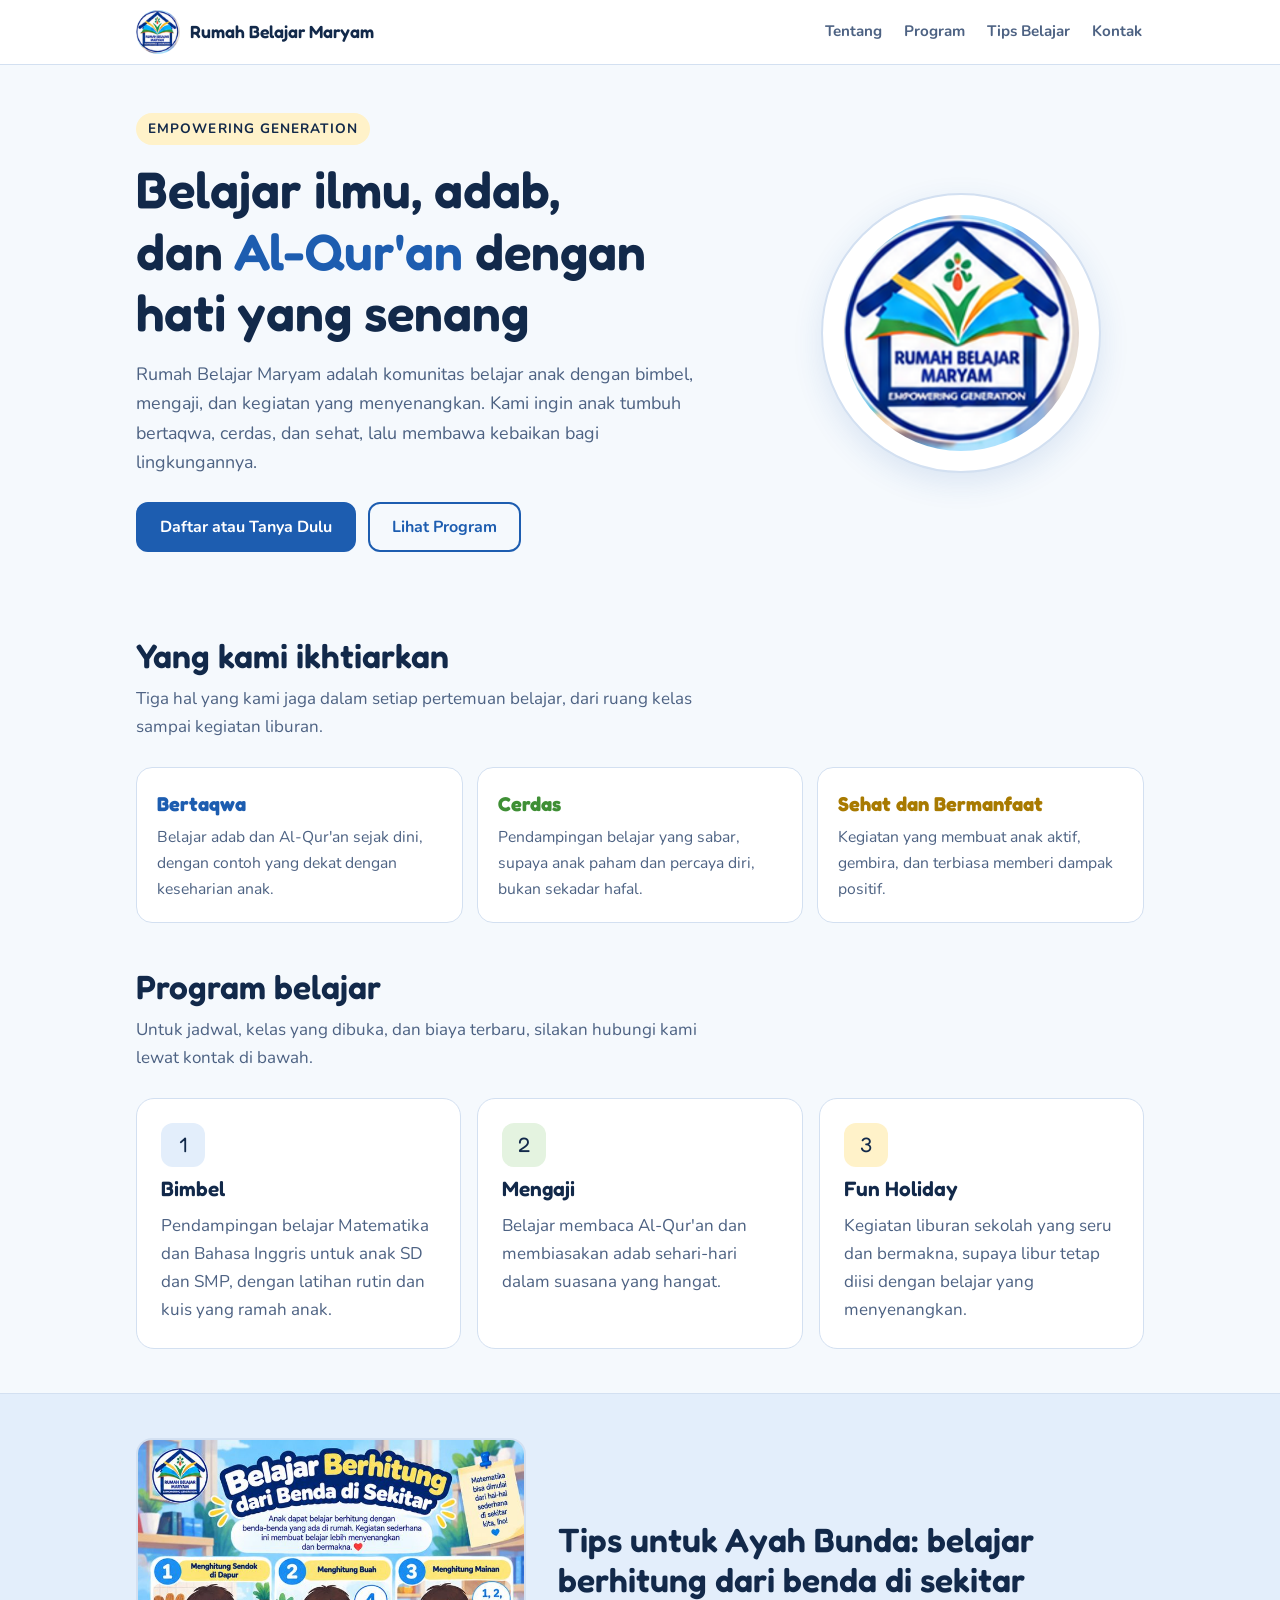
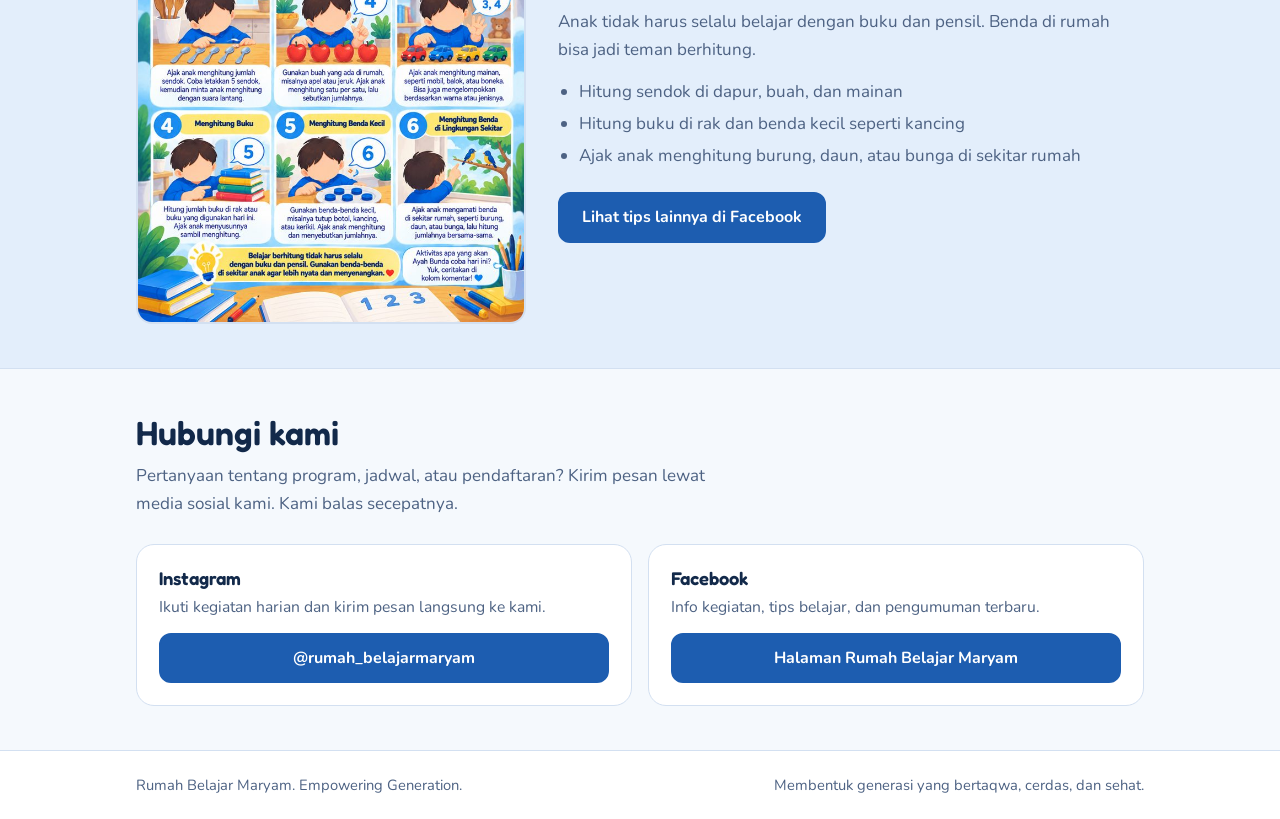
==== index.html @ ea160c5d "Add files via upload" ====
<!doctype html>
<html lang="id">
<head>
<meta charset="utf-8">
<meta name="viewport" content="width=device-width, initial-scale=1">
<title>Rumah Belajar Maryam</title>
<link rel="preconnect" href="https://fonts.googleapis.com">
<link rel="stylesheet" href="https://fonts.googleapis.com/css2?family=Fredoka:wght@500;600&family=Nunito:wght@400;600;700&display=swap">
<style>
/* Layout: kop hijau-biru bergaya papan tulis sekolah, hero dua kolom (logo + sapaan), tiga kartu program, satu kartu tips dengan infografis, lalu kontak. */
:root {
  --bg: #f5f9fd;
  --surface: #ffffff;
  --ink: #12294a;
  --muted: #4d6283;
  --blue: #1d5db0;
  --blue-soft: #e3eefb;
  --green: #3f8f35;
  --green-soft: #e4f3e0;
  --sun: #f5b50a;
  --sun-soft: #fff2c9;
  --line: #d3e0f1;
  --on-blue: #ffffff;
  --font-display: "Fredoka", "Trebuchet MS", system-ui, sans-serif;
  --font-body: "Nunito", "Segoe UI", system-ui, sans-serif;
}
@media (prefers-color-scheme: dark) {
  :root:not([data-theme="light"]) {
    --bg: #0e1a2e; --surface: #15253d; --ink: #e8f0fb; --muted: #a9bad3;
    --blue: #6aa5f0; --blue-soft: #1a3358; --green: #7cc56f; --green-soft: #1b3a22;
    --sun: #f7c63d; --sun-soft: #3d3412; --line: #28405f; --on-blue: #0e1a2e;
    color-scheme: dark;
  }
}
:root[data-theme="dark"] {
  --bg: #0e1a2e; --surface: #15253d; --ink: #e8f0fb; --muted: #a9bad3;
  --blue: #6aa5f0; --blue-soft: #1a3358; --green: #7cc56f; --green-soft: #1b3a22;
  --sun: #f7c63d; --sun-soft: #3d3412; --line: #28405f; --on-blue: #0e1a2e;
  color-scheme: dark;
}
* { box-sizing: border-box; }
body { background: var(--bg); color: var(--ink); font-family: var(--font-body); font-size: 17px; line-height: 1.65; }
.wrap { width: 100%; max-width: 1040px; margin-inline: auto; padding-left: max(16px, env(safe-area-inset-left, 0px)); padding-right: max(16px, env(safe-area-inset-right, 0px)); }
h1, h2, h3 { font-family: var(--font-display); font-weight: 600; line-height: 1.2; margin: 0; text-wrap: balance; }
p { margin: 0; }
a { color: var(--blue); }
a:focus-visible, button:focus-visible { outline: 3px solid var(--sun); outline-offset: 3px; border-radius: 8px; }

/* Header */
.top { border-bottom: 1px solid var(--line); background: var(--surface); }
.top .wrap { display: flex; align-items: center; justify-content: space-between; gap: 12px; padding-block: 10px; flex-wrap: wrap; }
.brand { display: flex; align-items: center; gap: 10px; text-decoration: none; color: var(--ink); font-family: var(--font-display); font-weight: 600; font-size: 1.1rem; }
.brand img { width: 44px; height: 44px; border-radius: 50%; }
.nav { display: flex; gap: 4px 18px; flex-wrap: wrap; font-weight: 700; font-size: 0.95rem; }
.nav a { color: var(--muted); text-decoration: none; padding: 6px 2px; }
.nav a:hover { color: var(--blue); }

/* Hero */
.hero .wrap { display: grid; grid-template-columns: minmax(0, 1.25fr) minmax(0, 0.75fr); gap: 32px; align-items: center; padding-block: 48px 40px; }
.tag { display: inline-block; background: var(--sun-soft); color: var(--ink); font-weight: 700; font-size: 0.85rem; letter-spacing: 0.08em; text-transform: uppercase; padding: 5px 12px; border-radius: 999px; margin-bottom: 14px; }
.hero h1 { font-size: clamp(2rem, 5.2vw, 3.2rem); }
.hero h1 span { color: var(--blue); }
.lead { margin-top: 16px; font-size: 1.12rem; color: var(--muted); max-width: 52ch; }
.actions { display: flex; flex-wrap: wrap; gap: 12px; margin-top: 24px; }
.btn { display: inline-flex; align-items: center; justify-content: center; min-height: 48px; padding: 10px 22px; border-radius: 12px; font-weight: 700; font-family: var(--font-body); font-size: 1rem; text-decoration: none; border: 2px solid var(--blue); cursor: pointer; }
.btn.primary { background: var(--blue); color: var(--on-blue); }
.btn.ghost { background: transparent; color: var(--blue); }
.btn:hover { filter: brightness(1.06); }
.logo-card { justify-self: center; width: min(100%, 280px); aspect-ratio: 1; background: var(--surface); border: 2px solid var(--line); border-radius: 50%; display: grid; place-items: center; padding: 20px; box-shadow: 0 10px 30px rgba(29, 93, 176, 0.12); }
.logo-card img { width: 100%; height: 100%; object-fit: contain; border-radius: 50%; }

/* Sections */
section { padding-block: 44px; }
.head { max-width: 60ch; margin-bottom: 26px; }
.head h2 { font-size: clamp(1.6rem, 3.6vw, 2.1rem); }
.head p { margin-top: 8px; color: var(--muted); }

.values { display: grid; grid-template-columns: repeat(auto-fit, minmax(min(100%, 220px), 1fr)); gap: 14px; }
.value { background: var(--surface); border: 1px solid var(--line); border-radius: 16px; padding: 20px; }
.value b { display: block; font-family: var(--font-display); font-size: 1.25rem; margin-bottom: 4px; }
.value.b b { color: var(--blue); } .value.g b { color: var(--green); } .value.s b { color: #a87a00; }
@media (prefers-color-scheme: dark) { :root:not([data-theme="light"]) .value.s b { color: var(--sun); } }
:root[data-theme="dark"] .value.s b { color: var(--sun); }
.value p { color: var(--muted); font-size: 0.98rem; }

.programs { display: grid; grid-template-columns: repeat(auto-fit, minmax(min(100%, 260px), 1fr)); gap: 16px; }
.program { background: var(--surface); border: 1px solid var(--line); border-radius: 18px; padding: 24px; display: flex; flex-direction: column; gap: 10px; min-width: 0; }
.program .dot { width: 44px; height: 44px; border-radius: 12px; display: grid; place-items: center; font-family: var(--font-display); font-size: 1.3rem; color: var(--ink); }
.program:nth-child(1) .dot { background: var(--blue-soft); }
.program:nth-child(2) .dot { background: var(--green-soft); }
.program:nth-child(3) .dot { background: var(--sun-soft); }
.program h3 { font-size: 1.3rem; }
.program p { color: var(--muted); }

.tips { background: var(--blue-soft); border-block: 1px solid var(--line); }
.tips .wrap { display: grid; grid-template-columns: minmax(0, 0.8fr) minmax(0, 1.2fr); gap: 32px; align-items: center; }
.tips img { width: 100%; max-width: 420px; height: auto; border-radius: 16px; border: 2px solid var(--line); justify-self: center; display: block; }
.tips .btn { margin-top: 18px; }
.list { margin: 14px 0 0; padding-left: 1.2em; color: var(--muted); }
.list li { margin-bottom: 4px; }

.contact-grid { display: grid; grid-template-columns: repeat(auto-fit, minmax(min(100%, 260px), 1fr)); gap: 16px; }
.contact { background: var(--surface); border: 1px solid var(--line); border-radius: 18px; padding: 22px; min-width: 0; }
.contact h3 { font-size: 1.15rem; margin-bottom: 6px; }
.contact p { color: var(--muted); font-size: 0.98rem; margin-bottom: 12px; }
.contact .btn { width: 100%; }
.copyline { margin-top: 8px; font-size: 0.85rem; color: var(--muted); overflow-wrap: anywhere; }

footer { border-top: 1px solid var(--line); background: var(--surface); }
footer .wrap { padding-block: 22px; display: flex; flex-wrap: wrap; gap: 8px 20px; justify-content: space-between; color: var(--muted); font-size: 0.92rem; }

@media (max-width: 720px) {
  .hero .wrap, .tips .wrap { grid-template-columns: minmax(0, 1fr); }
  .hero .wrap { padding-block: 32px 24px; }
  .logo-card { order: -1; width: 160px; }
  .nav { font-size: 0.9rem; }
}
@media (prefers-reduced-motion: no-preference) {
  .btn { transition: filter 0.15s; }
}
</style>

<style>html{-webkit-text-size-adjust:100%}body{margin:0}img{max-width:100%}[hidden]{display:none!important}</style>
</head>
<body>
<header class="top">
  <div class="wrap">
    <a class="brand" href="#atas"><img src="[data-uri]" alt="Logo Rumah Belajar Maryam" width="44" height="44">Rumah Belajar Maryam</a>
    <nav class="nav" aria-label="Menu utama">
      <a href="#tentang">Tentang</a>
      <a href="#program">Program</a>
      <a href="#tips">Tips Belajar</a>
      <a href="#kontak">Kontak</a>
    </nav>
  </div>
</header>

<main id="atas">
  <div class="hero">
    <div class="wrap">
      <div>
        <span class="tag">Empowering Generation</span>
        <h1>Belajar ilmu, adab, dan <span>Al-Qur'an</span> dengan hati yang senang</h1>
        <p class="lead">Rumah Belajar Maryam adalah komunitas belajar anak dengan bimbel, mengaji, dan kegiatan yang menyenangkan. Kami ingin anak tumbuh bertaqwa, cerdas, dan sehat, lalu membawa kebaikan bagi lingkungannya.</p>
        <div class="actions">
          <a class="btn primary" id="btn-daftar" href="#kontak">Daftar atau Tanya Dulu</a>
          <a class="btn ghost" href="#program">Lihat Program</a>
        </div>
      </div>
      <div class="logo-card"><img src="[data-uri]" alt="Logo Rumah Belajar Maryam: rumah dengan buku terbuka dan tunas hijau"></div>
    </div>
  </div>

  <section id="tentang">
    <div class="wrap">
      <div class="head">
        <h2>Yang kami ikhtiarkan</h2>
        <p>Tiga hal yang kami jaga dalam setiap pertemuan belajar, dari ruang kelas sampai kegiatan liburan.</p>
      </div>
      <div class="values">
        <div class="value b"><b>Bertaqwa</b><p>Belajar adab dan Al-Qur'an sejak dini, dengan contoh yang dekat dengan keseharian anak.</p></div>
        <div class="value g"><b>Cerdas</b><p>Pendampingan belajar yang sabar, supaya anak paham dan percaya diri, bukan sekadar hafal.</p></div>
        <div class="value s"><b>Sehat dan Bermanfaat</b><p>Kegiatan yang membuat anak aktif, gembira, dan terbiasa memberi dampak positif.</p></div>
      </div>
    </div>
  </section>

  <section id="program" style="padding-top:0">
    <div class="wrap">
      <div class="head">
        <h2>Program belajar</h2>
        <p>Untuk jadwal, kelas yang dibuka, dan biaya terbaru, silakan hubungi kami lewat kontak di bawah.</p>
      </div>
      <div class="programs">
        <article class="program"><div class="dot" aria-hidden="true">1</div><h3>Bimbel</h3><p>Pendampingan belajar Matematika dan Bahasa Inggris untuk anak SD dan SMP, dengan latihan rutin dan kuis yang ramah anak.</p></article>
        <article class="program"><div class="dot" aria-hidden="true">2</div><h3>Mengaji</h3><p>Belajar membaca Al-Qur'an dan membiasakan adab sehari-hari dalam suasana yang hangat.</p></article>
        <article class="program"><div class="dot" aria-hidden="true">3</div><h3>Fun Holiday</h3><p>Kegiatan liburan sekolah yang seru dan bermakna, supaya libur tetap diisi dengan belajar yang menyenangkan.</p></article>
      </div>
    </div>
  </section>

  <div class="tips" id="tips">
    <section>
      <div class="wrap">
        <img src="[data-uri]" alt="Infografis Belajar Berhitung dari Benda di Sekitar: enam kegiatan menghitung di rumah" width="420" height="525" loading="lazy">
        <div>
          <div class="head" style="margin-bottom:0">
            <h2>Tips untuk Ayah Bunda: belajar berhitung dari benda di sekitar</h2>
            <p>Anak tidak harus selalu belajar dengan buku dan pensil. Benda di rumah bisa jadi teman berhitung.</p>
          </div>
          <ul class="list">
            <li>Hitung sendok di dapur, buah, dan mainan</li>
            <li>Hitung buku di rak dan benda kecil seperti kancing</li>
            <li>Ajak anak menghitung burung, daun, atau bunga di sekitar rumah</li>
          </ul>
          <a class="btn primary" href="https://www.facebook.com/profile.php?id=61596137393569" target="_blank" rel="noopener">Lihat tips lainnya di Facebook</a>
        </div>
      </div>
    </section>
  </div>

  <section id="kontak">
    <div class="wrap">
      <div class="head">
        <h2>Hubungi kami</h2>
        <p>Pertanyaan tentang program, jadwal, atau pendaftaran? Kirim pesan lewat media sosial kami. Kami balas secepatnya.</p>
      </div>
      <div class="contact-grid">
        <div class="contact" id="card-wa" hidden>
          <h3>WhatsApp</h3>
          <p>Cara tercepat untuk bertanya dan mendaftar.</p>
          <a class="btn primary" id="wa-link" href="#" target="_blank" rel="noopener">Chat lewat WhatsApp</a>
          <div class="copyline" id="wa-num"></div>
        </div>
        <div class="contact">
          <h3>Instagram</h3>
          <p>Ikuti kegiatan harian dan kirim pesan langsung ke kami.</p>
          <a class="btn primary" href="https://www.instagram.com/rumah_belajarmaryam/" target="_blank" rel="noopener">@rumah_belajarmaryam</a>
        </div>
        <div class="contact">
          <h3>Facebook</h3>
          <p>Info kegiatan, tips belajar, dan pengumuman terbaru.</p>
          <a class="btn primary" href="https://www.facebook.com/profile.php?id=61596137393569" target="_blank" rel="noopener">Halaman Rumah Belajar Maryam</a>
        </div>
      </div>
    </div>
  </section>
</main>

<footer>
  <div class="wrap">
    <span>Rumah Belajar Maryam. Empowering Generation.</span>
    <span>Membentuk generasi yang bertaqwa, cerdas, dan sehat.</span>
  </div>
</footer>

<script>
  // Isi nomor WhatsApp pendaftaran dengan format 62 tanpa angka 0 di depan, contoh: "6281234567890".
  // Kosongkan untuk menyembunyikan kartu WhatsApp.
  var WA_NUMBER = "";
  (function () {
    var card = document.getElementById("card-wa");
    if (!WA_NUMBER) return;
    var link = "https://wa.me/" + WA_NUMBER + "?text=" + encodeURIComponent("Assalamu'alaikum, saya ingin bertanya tentang Rumah Belajar Maryam.");
    document.getElementById("wa-link").href = link;
    document.getElementById("wa-num").textContent = "+" + WA_NUMBER;
    card.hidden = false;
    document.getElementById("btn-daftar").href = link;
    document.getElementById("btn-daftar").target = "_blank";
    document.getElementById("btn-daftar").rel = "noopener";
  })();
</script>

</body>
</html>
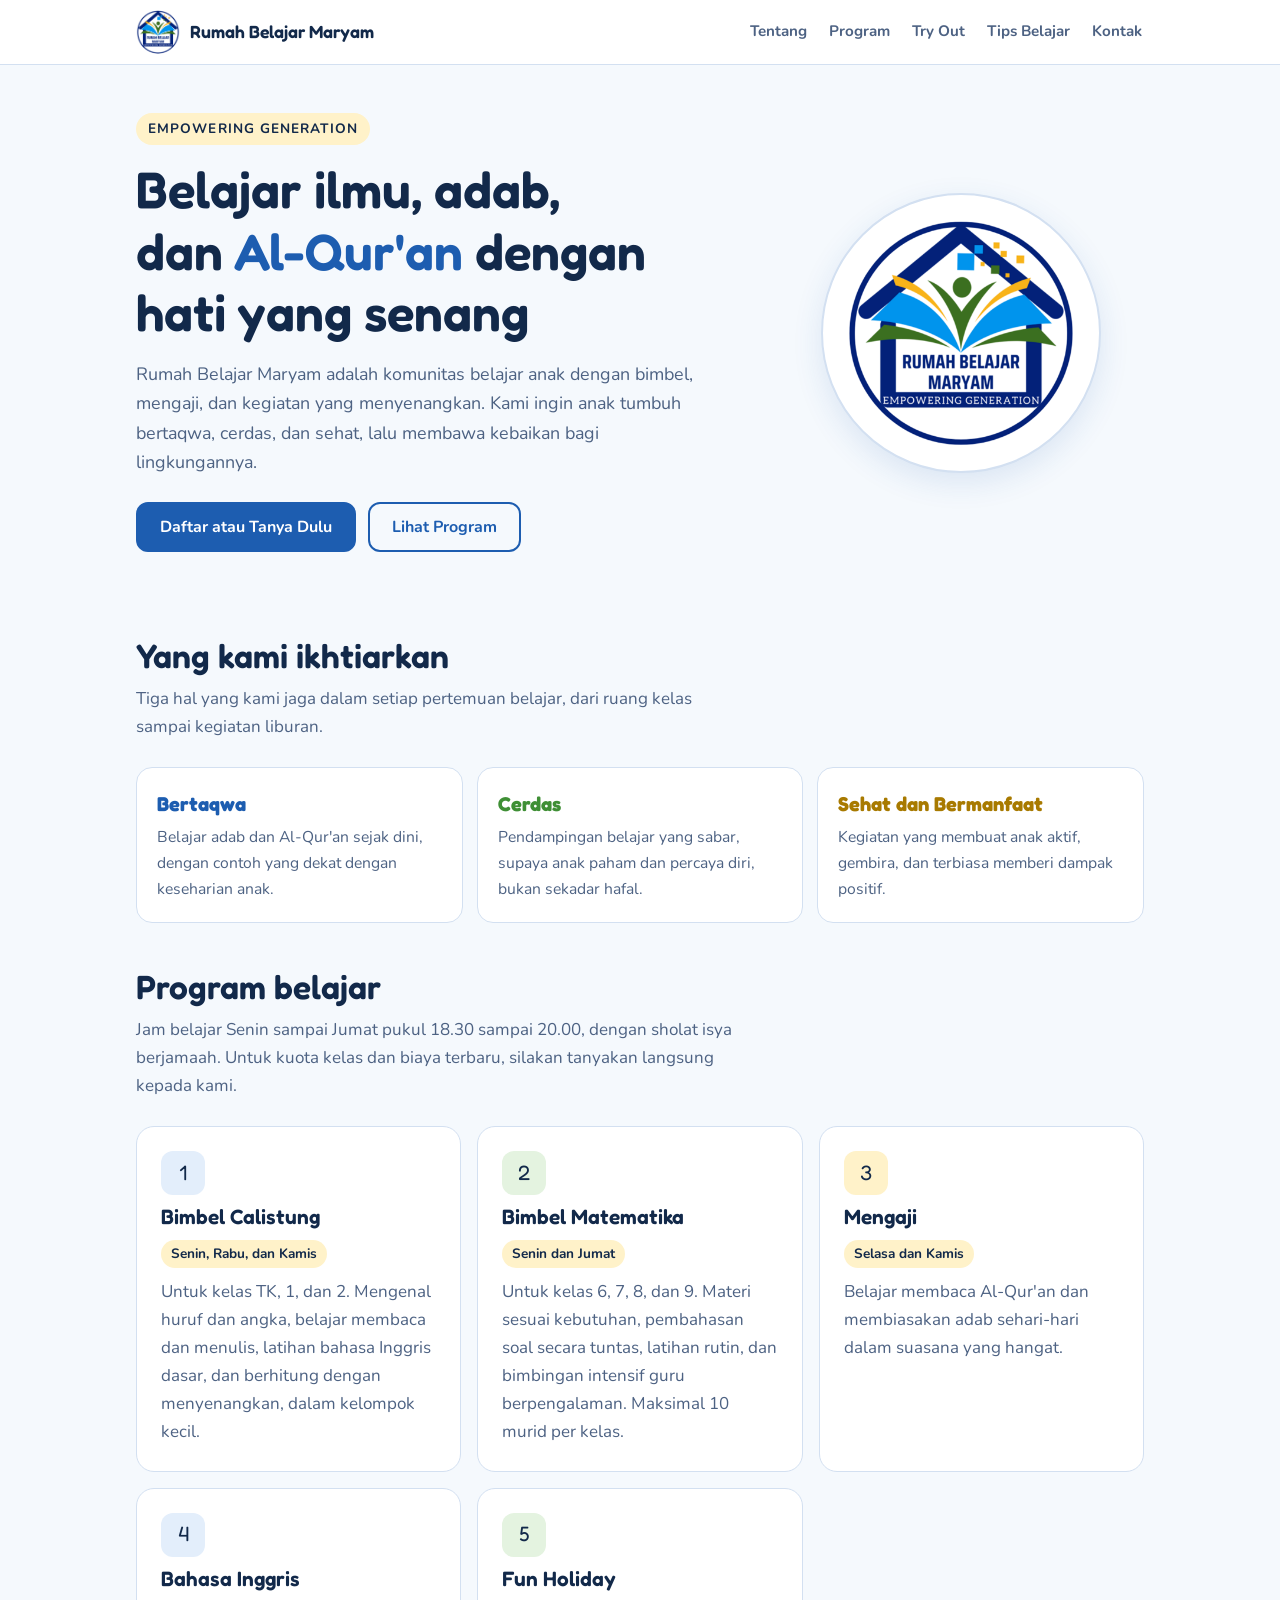
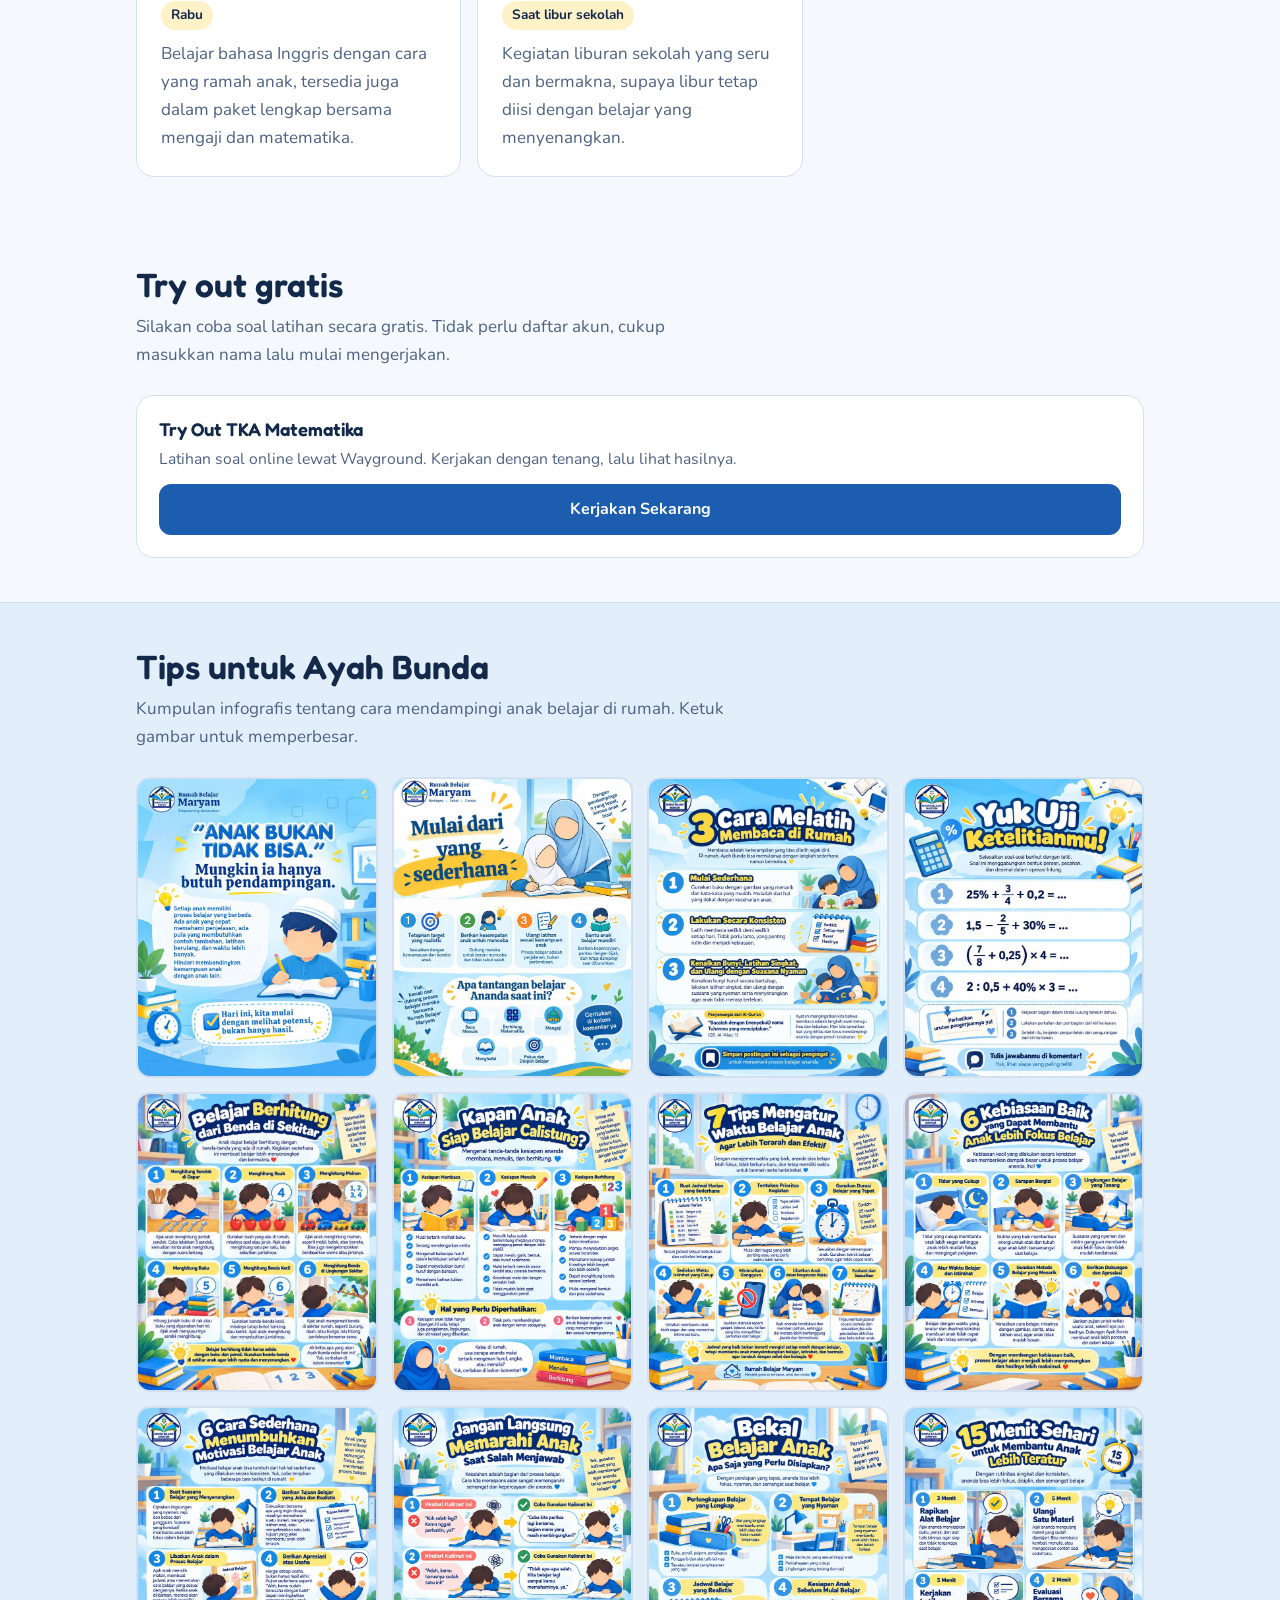
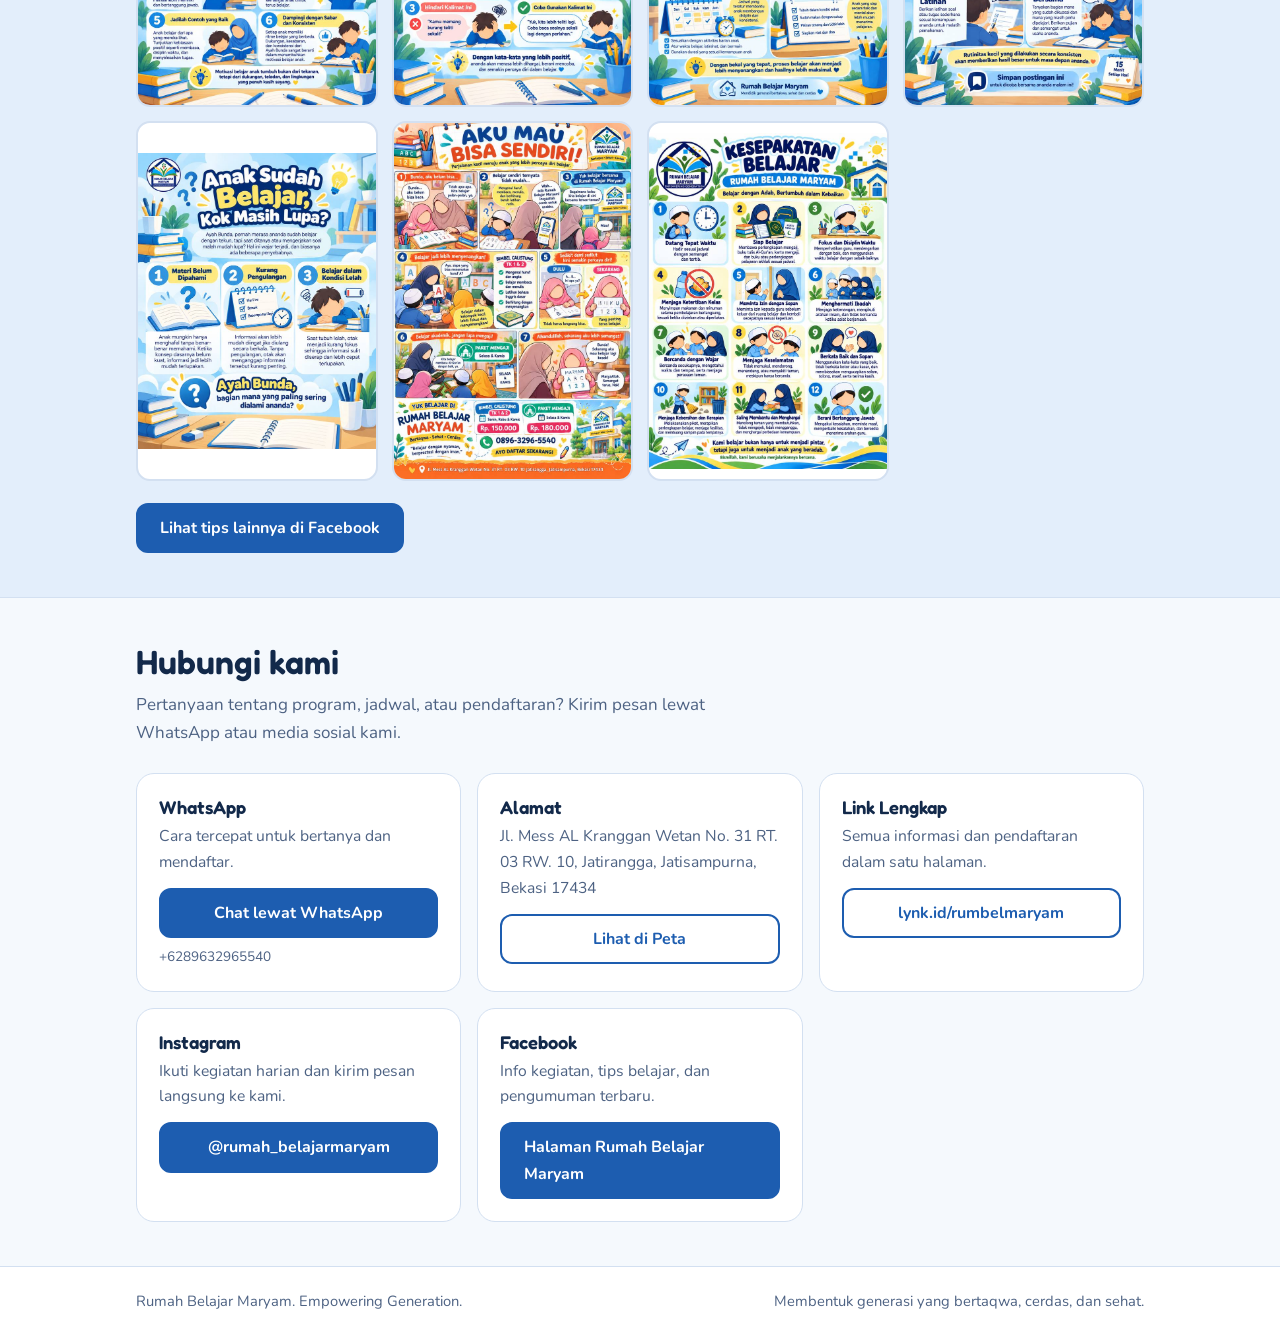
==== commit 3310903b: "Add files via upload" ====
--- a/index.html
+++ b/index.html
@@ -4,6 +4,10 @@
 <meta charset="utf-8">
 <meta name="viewport" content="width=device-width, initial-scale=1">
 <title>Rumah Belajar Maryam</title>
+<meta name="description" content="Rumah Belajar Maryam: bimbel calistung, matematika, mengaji, dan bahasa Inggris di Jatisampurna, Bekasi.">
+<style>html{-webkit-text-size-adjust:100%}body{margin:0}img{max-width:100%}[hidden]{display:none!important}</style>
+</head>
+<body>
 <link rel="preconnect" href="https://fonts.googleapis.com">
 <link rel="stylesheet" href="https://fonts.googleapis.com/css2?family=Fredoka:wght@500;600&family=Nunito:wght@400;600;700&display=swap">
 <style>
@@ -89,13 +93,22 @@
 .program:nth-child(1) .dot { background: var(--blue-soft); }
 .program:nth-child(2) .dot { background: var(--green-soft); }
 .program:nth-child(3) .dot { background: var(--sun-soft); }
+.program:nth-child(4) .dot { background: var(--blue-soft); }
+.program:nth-child(5) .dot { background: var(--green-soft); }
+.when { align-self: flex-start; background: var(--sun-soft); color: var(--ink); font-weight: 700; font-size: 0.85rem; padding: 3px 10px; border-radius: 999px; }
 .program h3 { font-size: 1.3rem; }
 .program p { color: var(--muted); }
 
 .tips { background: var(--blue-soft); border-block: 1px solid var(--line); }
-.tips .wrap { display: grid; grid-template-columns: minmax(0, 0.8fr) minmax(0, 1.2fr); gap: 32px; align-items: center; }
-.tips img { width: 100%; max-width: 420px; height: auto; border-radius: 16px; border: 2px solid var(--line); justify-self: center; display: block; }
-.tips .btn { margin-top: 18px; }
+.gallery { display: grid; grid-template-columns: repeat(auto-fill, minmax(min(100%, 200px), 1fr)); gap: 14px; }
+.shot { padding: 0; border: 2px solid var(--line); border-radius: 14px; overflow: hidden; background: var(--surface); cursor: zoom-in; display: block; }
+.shot img { width: 100%; height: auto; display: block; }
+.shot:hover { border-color: var(--blue); }
+dialog { border: 0; padding: 0; background: transparent; max-width: 96vw; max-height: 96vh; }
+dialog::backdrop { background: rgba(8,16,32,.8); }
+dialog img { display: block; max-width: 92vw; max-height: 86vh; border-radius: 12px; }
+dialog .x { display: block; margin: 0 0 8px auto; padding: 8px 16px; border-radius: 10px; border: 0; background: var(--surface); color: var(--ink); font-weight: 700; cursor: pointer; }
+.tips .btn { margin-top: 22px; }
 .list { margin: 14px 0 0; padding-left: 1.2em; color: var(--muted); }
 .list li { margin-bottom: 4px; }
 
@@ -110,7 +123,7 @@
 footer .wrap { padding-block: 22px; display: flex; flex-wrap: wrap; gap: 8px 20px; justify-content: space-between; color: var(--muted); font-size: 0.92rem; }
 
 @media (max-width: 720px) {
-  .hero .wrap, .tips .wrap { grid-template-columns: minmax(0, 1fr); }
+  .hero .wrap, 
   .hero .wrap { padding-block: 32px 24px; }
   .logo-card { order: -1; width: 160px; }
   .nav { font-size: 0.9rem; }
@@ -120,15 +133,13 @@
 }
 </style>
 
-<style>html{-webkit-text-size-adjust:100%}body{margin:0}img{max-width:100%}[hidden]{display:none!important}</style>
-</head>
-<body>
 <header class="top">
   <div class="wrap">
-    <a class="brand" href="#atas"><img src="[data-uri]" alt="Logo Rumah Belajar Maryam" width="44" height="44">Rumah Belajar Maryam</a>
+    <a class="brand" href="#atas"><img src="[data-uri]" alt="Logo Rumah Belajar Maryam" width="44" height="44">Rumah Belajar Maryam</a>
     <nav class="nav" aria-label="Menu utama">
       <a href="#tentang">Tentang</a>
       <a href="#program">Program</a>
+      <a href="#tryout">Try Out</a>
       <a href="#tips">Tips Belajar</a>
       <a href="#kontak">Kontak</a>
     </nav>
@@ -147,7 +158,7 @@
           <a class="btn ghost" href="#program">Lihat Program</a>
         </div>
       </div>
-      <div class="logo-card"><img src="[data-uri]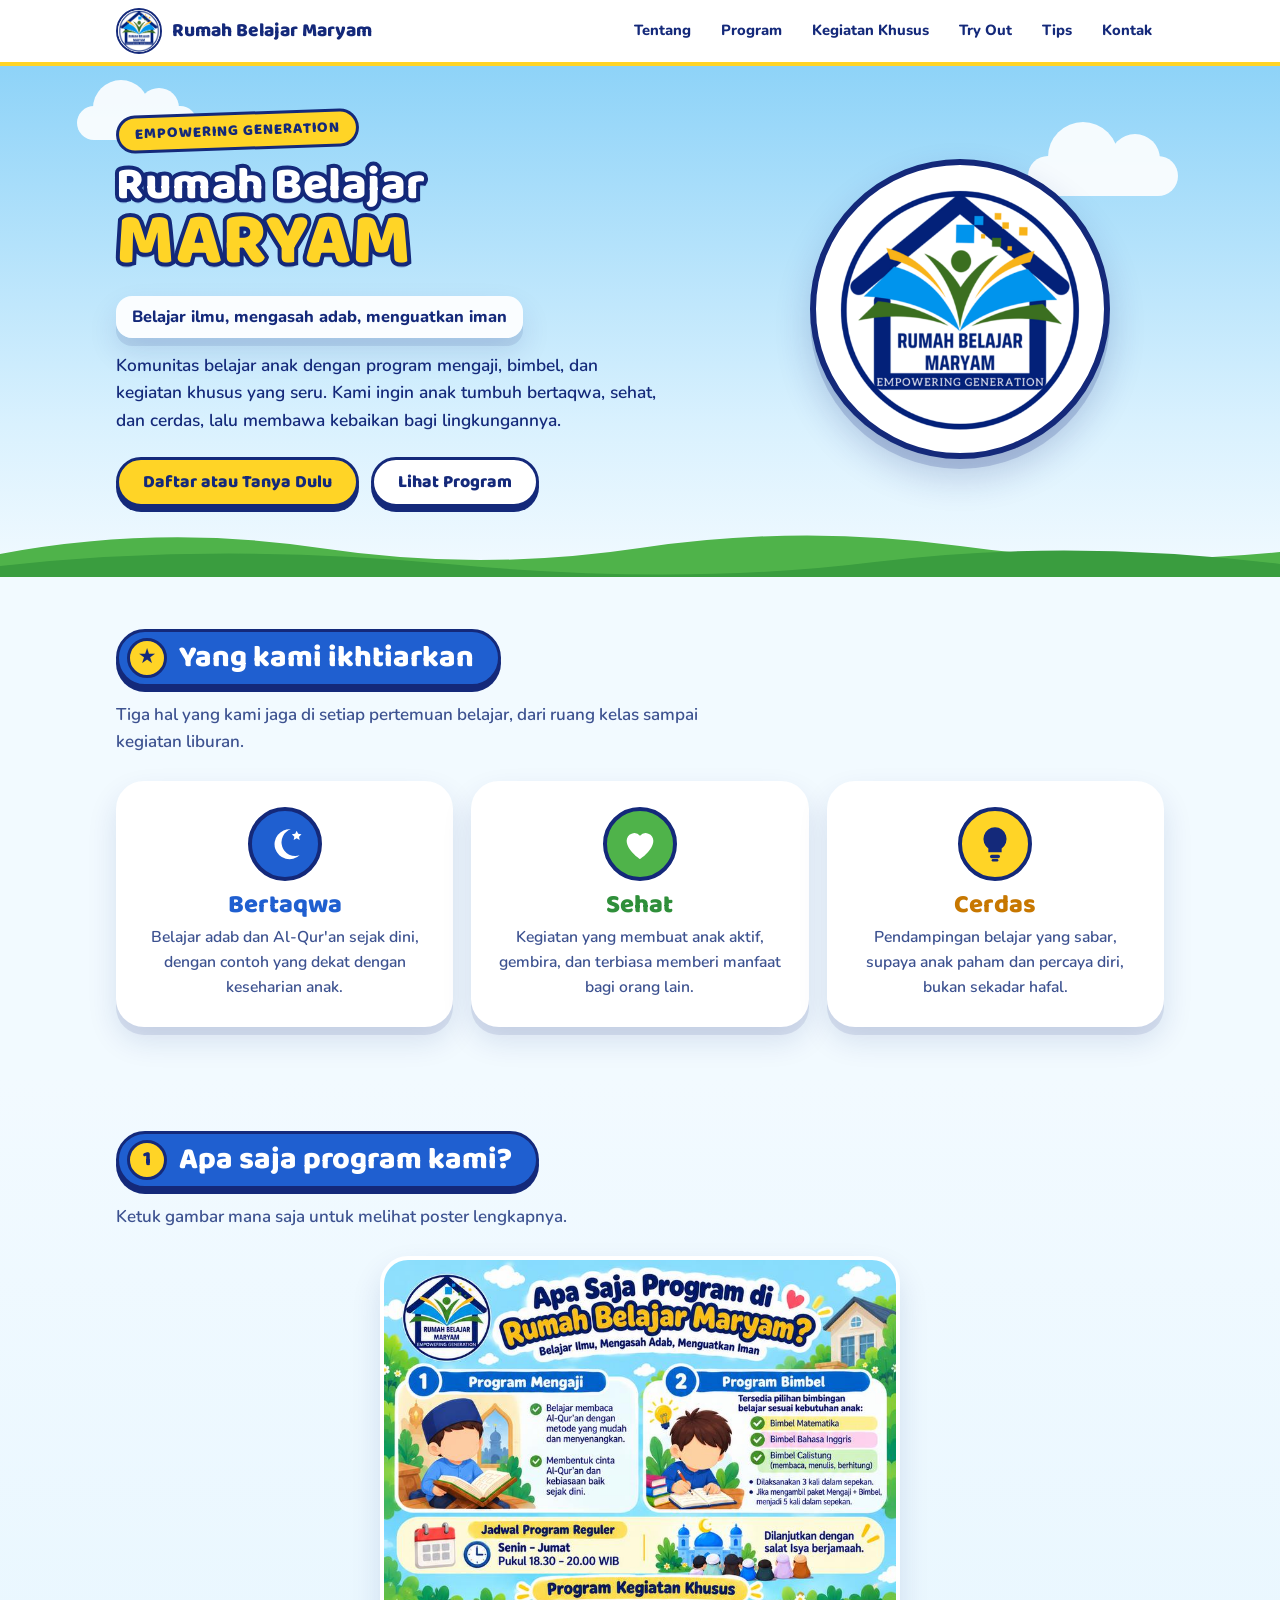
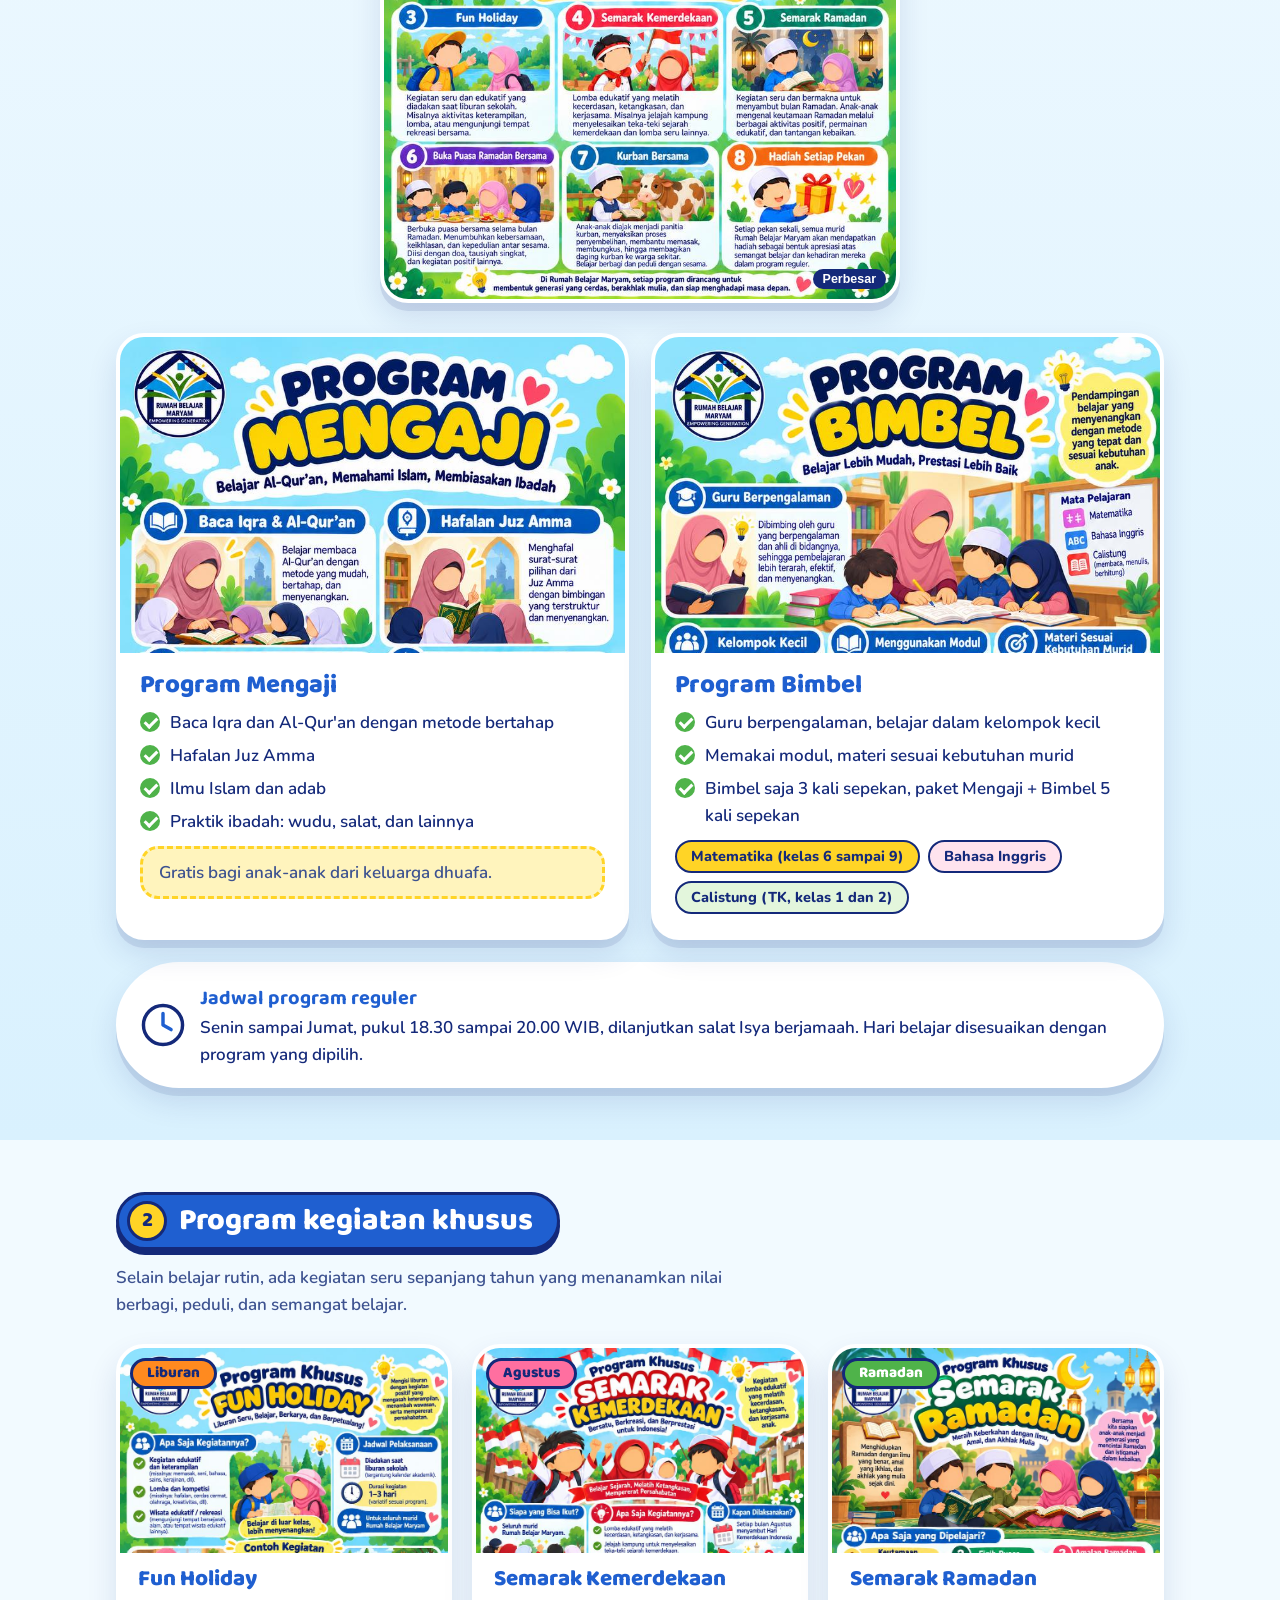
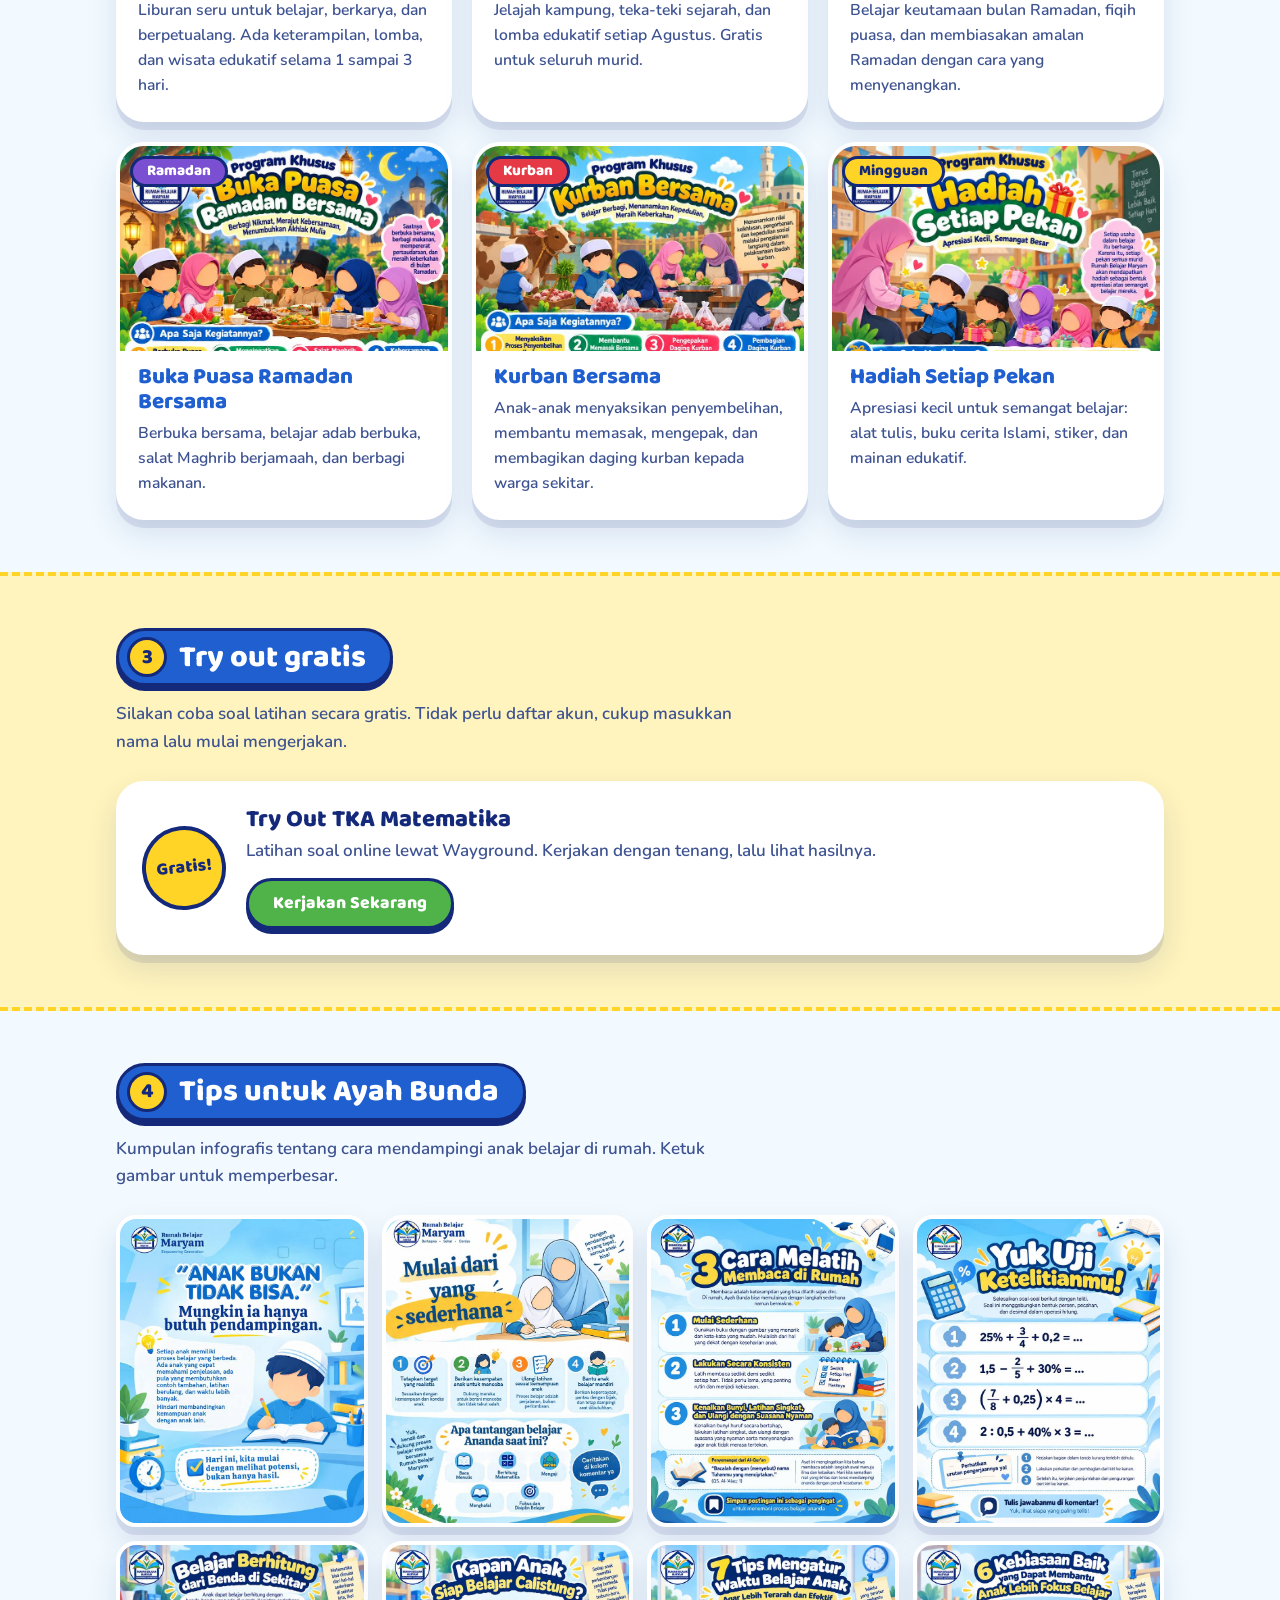
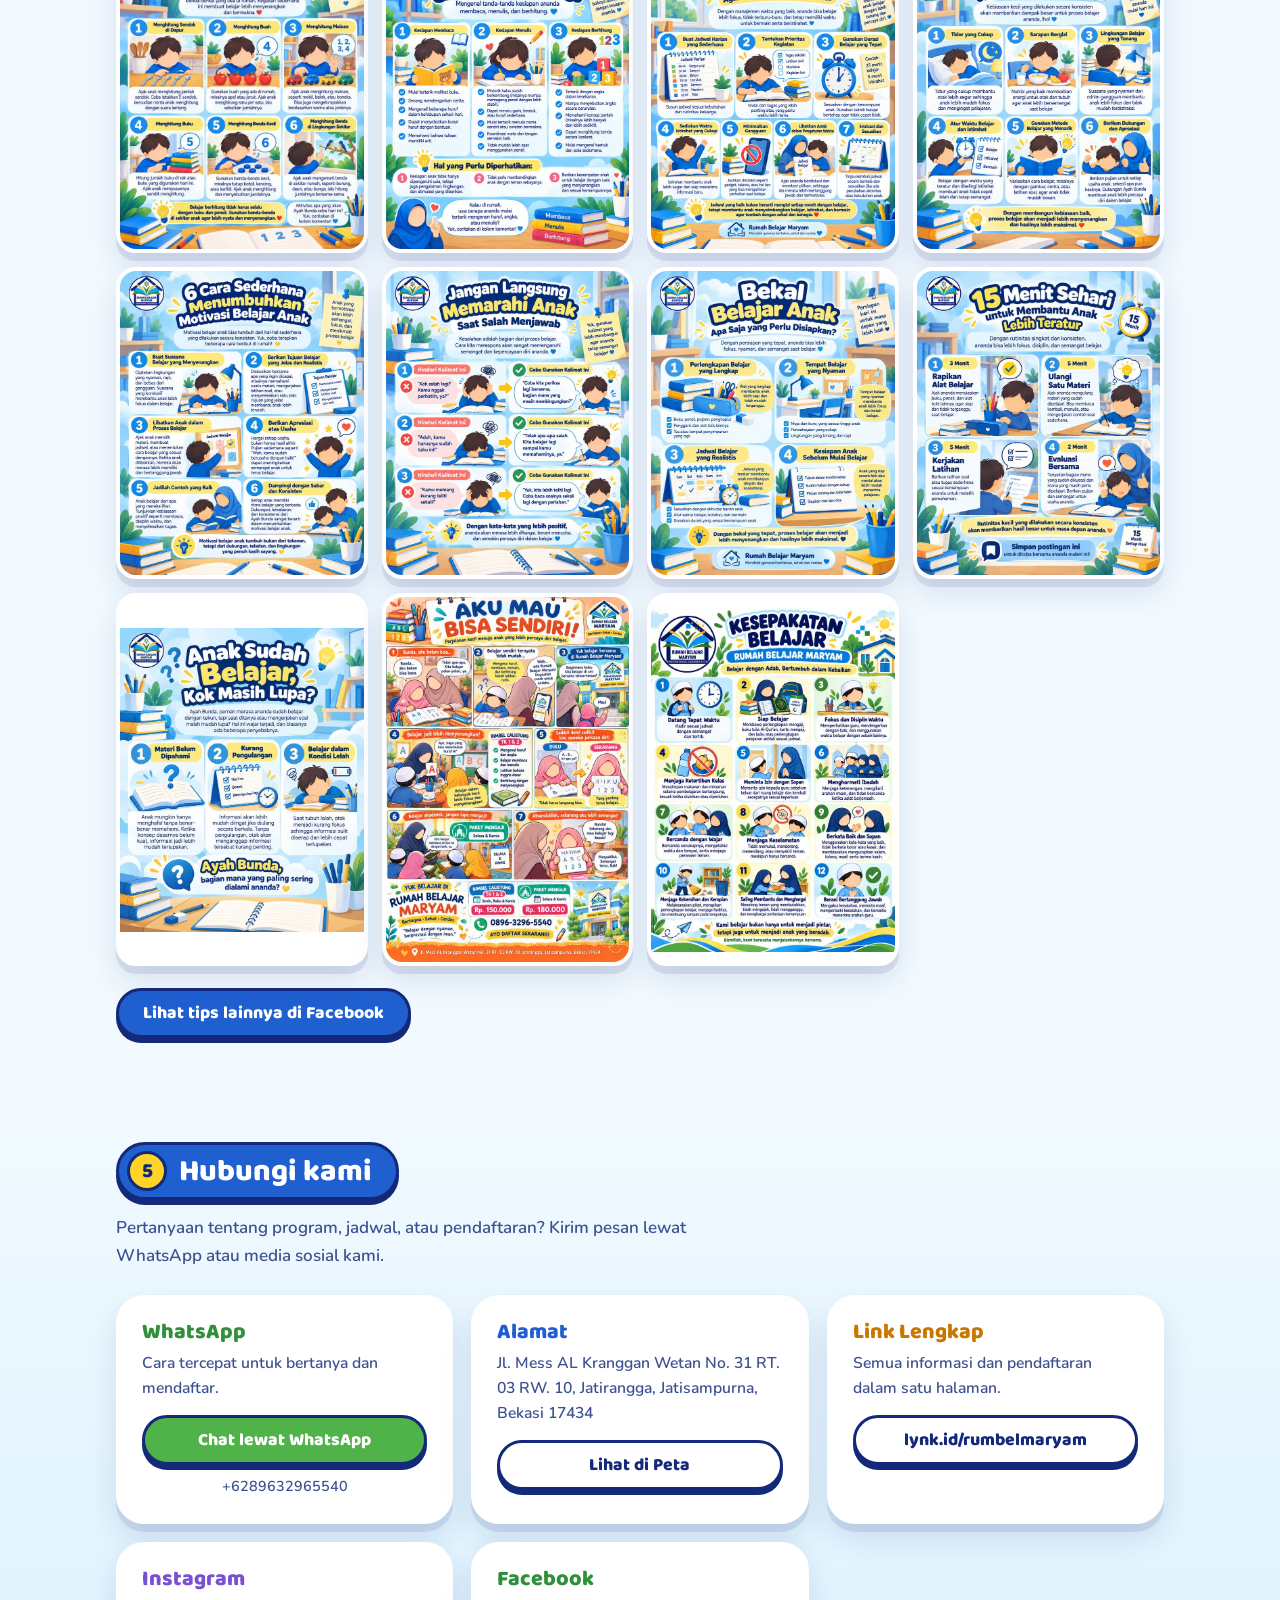
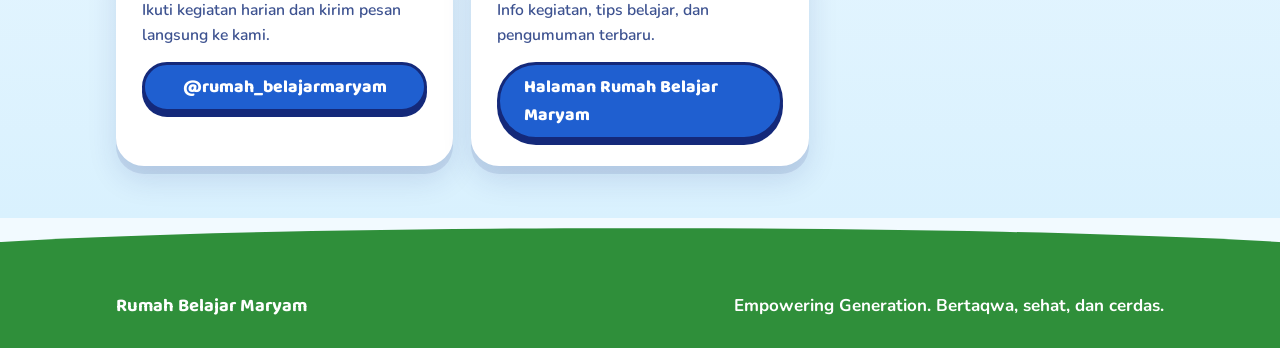
==== commit 3fd30cc9: "Add files via upload" ====
--- a/index.html
+++ b/index.html
@@ -4,143 +4,211 @@
 <meta charset="utf-8">
 <meta name="viewport" content="width=device-width, initial-scale=1">
 <title>Rumah Belajar Maryam</title>
-<meta name="description" content="Rumah Belajar Maryam: bimbel calistung, matematika, mengaji, dan bahasa Inggris di Jatisampurna, Bekasi.">
-<style>html{-webkit-text-size-adjust:100%}body{margin:0}img{max-width:100%}[hidden]{display:none!important}</style>
-</head>
-<body>
+<meta name="description" content="Rumah Belajar Maryam: mengaji, bimbel calistung, matematika, bahasa Inggris, dan kegiatan khusus di Jatisampurna, Bekasi.">
 <link rel="preconnect" href="https://fonts.googleapis.com">
-<link rel="stylesheet" href="https://fonts.googleapis.com/css2?family=Fredoka:wght@500;600&family=Nunito:wght@400;600;700&display=swap">
+<link rel="preconnect" href="https://fonts.gstatic.com" crossorigin>
+<link rel="stylesheet" href="https://fonts.googleapis.com/css2?family=Baloo+2:wght@600;700;800&family=Nunito:wght@400;600;700;800&display=swap">
 <style>
-/* Layout: kop hijau-biru bergaya papan tulis sekolah, hero dua kolom (logo + sapaan), tiga kartu program, satu kartu tips dengan infografis, lalu kontak. */
+/* Gaya mengikuti poster Rumah Belajar Maryam: langit biru, rumput hijau, judul kuning bergaris biru tua, kartu putih bersudut bulat. */
 :root {
-  --bg: #f5f9fd;
-  --surface: #ffffff;
-  --ink: #12294a;
-  --muted: #4d6283;
-  --blue: #1d5db0;
-  --blue-soft: #e3eefb;
-  --green: #3f8f35;
-  --green-soft: #e4f3e0;
-  --sun: #f5b50a;
-  --sun-soft: #fff2c9;
-  --line: #d3e0f1;
-  --on-blue: #ffffff;
-  --font-display: "Fredoka", "Trebuchet MS", system-ui, sans-serif;
-  --font-body: "Nunito", "Segoe UI", system-ui, sans-serif;
+  --navy: #14297a;
+  --blue: #1f5fd0;
+  --blue-soft: #e6f2ff;
+  --sky-1: #8ed3f8;
+  --sky-2: #d9f1fe;
+  --sky-3: #f2faff;
+  --grass: #4fb34a;
+  --grass-deep: #2f8f3a;
+  --grass-soft: #e3f6dc;
+  --yellow: #ffd426;
+  --yellow-soft: #fff4bd;
+  --orange: #ff8a1f;
+  --red: #e63946;
+  --pink: #ff6fa0;
+  --pink-soft: #ffe3ee;
+  --purple: #7a4fd1;
+  --card: #ffffff;
+  --ink: #14297a;
+  --muted: #3d5290;
+  --line: #ffffff;
+  --shadow: 0 8px 0 rgba(20, 41, 122, 0.10), 0 14px 30px rgba(20, 41, 122, 0.12);
+  --f-display: "Baloo 2", "Fredoka", "Trebuchet MS", system-ui, sans-serif;
+  --f-body: "Nunito", "Segoe UI", system-ui, sans-serif;
 }
 @media (prefers-color-scheme: dark) {
   :root:not([data-theme="light"]) {
-    --bg: #0e1a2e; --surface: #15253d; --ink: #e8f0fb; --muted: #a9bad3;
-    --blue: #6aa5f0; --blue-soft: #1a3358; --green: #7cc56f; --green-soft: #1b3a22;
-    --sun: #f7c63d; --sun-soft: #3d3412; --line: #28405f; --on-blue: #0e1a2e;
+    --sky-1: #17356b; --sky-2: #12264d; --sky-3: #0d1c3a;
+    --blue-soft: #1a3358; --grass-soft: #17361f; --yellow-soft: #3b3411; --pink-soft: #3b1c2a;
+    --card: #162a4d; --ink: #eaf1ff; --muted: #b3c3e6; --line: #223c6b; --navy: #0b1840;
+    --shadow: 0 8px 0 rgba(0, 0, 0, 0.25), 0 14px 30px rgba(0, 0, 0, 0.3);
     color-scheme: dark;
   }
 }
-:root[data-theme="dark"] {
-  --bg: #0e1a2e; --surface: #15253d; --ink: #e8f0fb; --muted: #a9bad3;
-  --blue: #6aa5f0; --blue-soft: #1a3358; --green: #7cc56f; --green-soft: #1b3a22;
-  --sun: #f7c63d; --sun-soft: #3d3412; --line: #28405f; --on-blue: #0e1a2e;
-  color-scheme: dark;
-}
 * { box-sizing: border-box; }
-body { background: var(--bg); color: var(--ink); font-family: var(--font-body); font-size: 17px; line-height: 1.65; }
-.wrap { width: 100%; max-width: 1040px; margin-inline: auto; padding-left: max(16px, env(safe-area-inset-left, 0px)); padding-right: max(16px, env(safe-area-inset-right, 0px)); }
-h1, h2, h3 { font-family: var(--font-display); font-weight: 600; line-height: 1.2; margin: 0; text-wrap: balance; }
+html { scroll-behavior: smooth; -webkit-text-size-adjust: 100%; }
+[hidden] { display: none !important; }
+body { margin: 0; background: var(--sky-3); color: var(--ink); font-family: var(--f-body); font-size: 17px; line-height: 1.6; font-weight: 600; }
+h1, h2, h3 { font-family: var(--f-display); font-weight: 800; line-height: 1.1; margin: 0; }
 p { margin: 0; }
 a { color: var(--blue); }
-a:focus-visible, button:focus-visible { outline: 3px solid var(--sun); outline-offset: 3px; border-radius: 8px; }
+a:focus-visible, button:focus-visible { outline: 3px solid var(--orange); outline-offset: 3px; border-radius: 10px; }
+.wrap { width: 100%; max-width: 1080px; margin-inline: auto; padding-inline: 16px; }
+
+/* Judul gaya poster: isi kuning, garis tepi biru tua */
+.pop { color: var(--yellow); -webkit-text-stroke: 8px var(--navy); paint-order: stroke fill; text-shadow: 0 5px 0 rgba(20, 41, 122, 0.25); letter-spacing: 0.5px; }
+.pop.white { color: #fff; }
 
 /* Header */
-.top { border-bottom: 1px solid var(--line); background: var(--surface); }
-.top .wrap { display: flex; align-items: center; justify-content: space-between; gap: 12px; padding-block: 10px; flex-wrap: wrap; }
-.brand { display: flex; align-items: center; gap: 10px; text-decoration: none; color: var(--ink); font-family: var(--font-display); font-weight: 600; font-size: 1.1rem; }
-.brand img { width: 44px; height: 44px; border-radius: 50%; }
-.nav { display: flex; gap: 4px 18px; flex-wrap: wrap; font-weight: 700; font-size: 0.95rem; }
-.nav a { color: var(--muted); text-decoration: none; padding: 6px 2px; }
-.nav a:hover { color: var(--blue); }
+.top { position: sticky; top: 0; z-index: 20; background: var(--card); border-bottom: 4px solid var(--yellow); }
+.top .wrap { display: flex; align-items: center; justify-content: space-between; gap: 8px 16px; padding-block: 8px; flex-wrap: wrap; }
+.brand { display: flex; align-items: center; gap: 10px; text-decoration: none; color: var(--navy); font-family: var(--f-display); font-weight: 800; font-size: 1.2rem; line-height: 1; }
+.brand img { width: 46px; height: 46px; border-radius: 50%; border: 2px solid var(--navy); background: #fff; }
+.nav { display: flex; gap: 4px 6px; flex-wrap: wrap; font-weight: 800; font-size: 0.92rem; }
+.nav a { color: var(--ink); text-decoration: none; padding: 6px 12px; border-radius: 999px; }
+.nav a:hover { background: var(--yellow); color: #14297a; }
 
 /* Hero */
-.hero .wrap { display: grid; grid-template-columns: minmax(0, 1.25fr) minmax(0, 0.75fr); gap: 32px; align-items: center; padding-block: 48px 40px; }
-.tag { display: inline-block; background: var(--sun-soft); color: var(--ink); font-weight: 700; font-size: 0.85rem; letter-spacing: 0.08em; text-transform: uppercase; padding: 5px 12px; border-radius: 999px; margin-bottom: 14px; }
-.hero h1 { font-size: clamp(2rem, 5.2vw, 3.2rem); }
-.hero h1 span { color: var(--blue); }
-.lead { margin-top: 16px; font-size: 1.12rem; color: var(--muted); max-width: 52ch; }
-.actions { display: flex; flex-wrap: wrap; gap: 12px; margin-top: 24px; }
-.btn { display: inline-flex; align-items: center; justify-content: center; min-height: 48px; padding: 10px 22px; border-radius: 12px; font-weight: 700; font-family: var(--font-body); font-size: 1rem; text-decoration: none; border: 2px solid var(--blue); cursor: pointer; }
-.btn.primary { background: var(--blue); color: var(--on-blue); }
-.btn.ghost { background: transparent; color: var(--blue); }
-.btn:hover { filter: brightness(1.06); }
-.logo-card { justify-self: center; width: min(100%, 280px); aspect-ratio: 1; background: var(--surface); border: 2px solid var(--line); border-radius: 50%; display: grid; place-items: center; padding: 20px; box-shadow: 0 10px 30px rgba(29, 93, 176, 0.12); }
+.hero { position: relative; background: linear-gradient(180deg, var(--sky-1) 0%, var(--sky-2) 70%, var(--sky-3) 100%); overflow: hidden; }
+.cloud { position: absolute; background: #fff; border-radius: 999px; opacity: 0.9; }
+.cloud::before, .cloud::after { content: ""; position: absolute; background: #fff; border-radius: 50%; }
+.cloud.c1 { width: 120px; height: 34px; top: 40px; left: 6%; }
+.cloud.c1::before { width: 56px; height: 56px; left: 16px; top: -26px; }
+.cloud.c1::after { width: 40px; height: 40px; left: 62px; top: -18px; }
+.cloud.c2 { width: 150px; height: 40px; top: 90px; right: 8%; }
+.cloud.c2::before { width: 70px; height: 70px; left: 20px; top: -34px; }
+.cloud.c2::after { width: 50px; height: 50px; left: 82px; top: -22px; }
+@media (prefers-color-scheme: dark) { :root:not([data-theme="light"]) .cloud { opacity: 0.15; } }
+.hero .wrap { position: relative; display: grid; grid-template-columns: minmax(0, 1.2fr) minmax(0, 0.8fr); gap: 28px; align-items: center; padding-block: 46px 70px; }
+.badge { display: inline-block; background: var(--yellow); color: #14297a; font-family: var(--f-display); font-weight: 800; font-size: 0.95rem; letter-spacing: 0.06em; text-transform: uppercase; padding: 4px 16px; border-radius: 999px; border: 3px solid var(--navy); transform: rotate(-2deg); }
+.hero h1 { margin-top: 14px; font-size: clamp(2.6rem, 9vw, 4.6rem); line-height: 0.95; }
+.hero h1 .l1 { display: block; font-size: 0.62em; }
+.hero .sub { margin-top: 18px; display: inline-block; background: rgba(255,255,255,0.92); color: var(--navy); font-weight: 800; border-radius: 16px; padding: 8px 16px; font-size: 1.02rem; box-shadow: var(--shadow); }
+@media (prefers-color-scheme: dark) { :root:not([data-theme="light"]) .hero .sub { background: var(--card); } }
+.lead { margin-top: 14px; max-width: 54ch; font-size: 1.08rem; color: var(--ink); }
+.actions { display: flex; flex-wrap: wrap; gap: 12px; margin-top: 22px; }
+.btn { display: inline-flex; align-items: center; justify-content: center; min-height: 50px; padding: 8px 24px; border-radius: 999px; font-family: var(--f-display); font-weight: 800; font-size: 1.1rem; text-decoration: none; border: 3px solid var(--navy); cursor: pointer; box-shadow: 0 5px 0 var(--navy); transition: transform 0.12s, box-shadow 0.12s; }
+.btn:hover { transform: translateY(2px); box-shadow: 0 3px 0 var(--navy); }
+.btn:active { transform: translateY(5px); box-shadow: 0 0 0 var(--navy); }
+.btn.yellow { background: var(--yellow); color: #14297a; }
+.btn.blue { background: var(--blue); color: #fff; }
+.btn.white { background: #fff; color: #14297a; }
+.btn.green { background: var(--grass); color: #fff; }
+.btn.block { width: 100%; }
+.logo-card { justify-self: center; width: min(100%, 300px); aspect-ratio: 1; background: #fff; border: 6px solid var(--navy); border-radius: 50%; display: grid; place-items: center; padding: 18px; box-shadow: 0 10px 0 rgba(20,41,122,.18), 0 18px 36px rgba(20,41,122,.2); overflow: hidden; }
 .logo-card img { width: 100%; height: 100%; object-fit: contain; border-radius: 50%; }
-
-/* Sections */
-section { padding-block: 44px; }
-.head { max-width: 60ch; margin-bottom: 26px; }
-.head h2 { font-size: clamp(1.6rem, 3.6vw, 2.1rem); }
-.head p { margin-top: 8px; color: var(--muted); }
-
-.values { display: grid; grid-template-columns: repeat(auto-fit, minmax(min(100%, 220px), 1fr)); gap: 14px; }
-.value { background: var(--surface); border: 1px solid var(--line); border-radius: 16px; padding: 20px; }
-.value b { display: block; font-family: var(--font-display); font-size: 1.25rem; margin-bottom: 4px; }
-.value.b b { color: var(--blue); } .value.g b { color: var(--green); } .value.s b { color: #a87a00; }
-@media (prefers-color-scheme: dark) { :root:not([data-theme="light"]) .value.s b { color: var(--sun); } }
-:root[data-theme="dark"] .value.s b { color: var(--sun); }
-.value p { color: var(--muted); font-size: 0.98rem; }
-
-.programs { display: grid; grid-template-columns: repeat(auto-fit, minmax(min(100%, 260px), 1fr)); gap: 16px; }
-.program { background: var(--surface); border: 1px solid var(--line); border-radius: 18px; padding: 24px; display: flex; flex-direction: column; gap: 10px; min-width: 0; }
-.program .dot { width: 44px; height: 44px; border-radius: 12px; display: grid; place-items: center; font-family: var(--font-display); font-size: 1.3rem; color: var(--ink); }
-.program:nth-child(1) .dot { background: var(--blue-soft); }
-.program:nth-child(2) .dot { background: var(--green-soft); }
-.program:nth-child(3) .dot { background: var(--sun-soft); }
-.program:nth-child(4) .dot { background: var(--blue-soft); }
-.program:nth-child(5) .dot { background: var(--green-soft); }
-.when { align-self: flex-start; background: var(--sun-soft); color: var(--ink); font-weight: 700; font-size: 0.85rem; padding: 3px 10px; border-radius: 999px; }
-.program h3 { font-size: 1.3rem; }
-.program p { color: var(--muted); }
-
-.tips { background: var(--blue-soft); border-block: 1px solid var(--line); }
+.grass { position: absolute; left: 0; right: 0; bottom: -1px; height: 54px; }
+.grass svg { display: block; width: 100%; height: 100%; }
+
+/* Bagian umum */
+section { padding-block: 52px; }
+.head { margin-bottom: 26px; }
+.pill-h { display: inline-flex; align-items: center; gap: 12px; background: var(--blue); color: #fff; border-radius: 999px; padding: 6px 24px 6px 8px; box-shadow: 0 5px 0 var(--navy); border: 3px solid var(--navy); }
+.pill-h .no { display: grid; place-items: center; width: 40px; height: 40px; border-radius: 50%; background: var(--yellow); color: #14297a; font-family: var(--f-display); font-weight: 800; font-size: 1.3rem; border: 3px solid var(--navy); }
+.pill-h h2 { font-size: clamp(1.35rem, 4.5vw, 1.9rem); }
+.head p { margin-top: 14px; max-width: 62ch; color: var(--muted); }
+.band-sky { background: linear-gradient(180deg, var(--sky-3), var(--sky-2)); }
+.band-green { background: var(--grass-soft); border-block: 4px dashed var(--grass); }
+.band-yellow { background: var(--yellow-soft); border-block: 4px dashed var(--yellow); }
+
+.card { background: var(--card); border: 4px solid var(--line); border-radius: 28px; box-shadow: var(--shadow); overflow: hidden; min-width: 0; }
+
+/* Nilai */
+.values { display: grid; grid-template-columns: repeat(auto-fit, minmax(min(100%, 230px), 1fr)); gap: 18px; }
+.value { padding: 22px; text-align: center; }
+.value .ic { width: 74px; height: 74px; margin: 0 auto 10px; border-radius: 50%; display: grid; place-items: center; border: 4px solid var(--navy); }
+.value .ic svg { width: 40px; height: 40px; }
+.value.b .ic { background: var(--blue); } .value.g .ic { background: var(--grass); } .value.s .ic { background: var(--yellow); }
+.value h3 { font-size: 1.6rem; }
+.value.b h3 { color: var(--blue); } .value.g h3 { color: var(--grass-deep); } .value.s h3 { color: #c77700; }
+@media (prefers-color-scheme: dark) { :root:not([data-theme="light"]) .value.b h3 { color: #7db2ff; } :root:not([data-theme="light"]) .value.g h3 { color: #8fdc86; } :root:not([data-theme="light"]) .value.s h3 { color: var(--yellow); } }
+.value p { margin-top: 6px; color: var(--muted); font-size: 0.98rem; }
+
+/* Poster dan program */
+.shot { display: block; width: 100%; padding: 0; border: 0; background: none; cursor: zoom-in; position: relative; }
+.shot img { display: block; width: 100%; height: auto; }
+.shot .zoom { position: absolute; right: 10px; bottom: 10px; background: var(--navy); color: #fff; font-size: 0.78rem; font-weight: 800; padding: 3px 10px; border-radius: 999px; }
+.crop { aspect-ratio: 16 / 10; overflow: hidden; }
+.crop img { height: 100%; object-fit: cover; object-position: top center; }
+.programs { display: grid; grid-template-columns: repeat(auto-fit, minmax(min(100%, 330px), 1fr)); gap: 22px; }
+.prog .body { padding: 18px 20px 22px; display: flex; flex-direction: column; gap: 10px; }
+.prog h3 { font-size: 1.6rem; color: var(--blue); }
+@media (prefers-color-scheme: dark) { :root:not([data-theme="light"]) .prog h3 { color: #7db2ff; } }
+.prog p { color: var(--muted); }
+.checks { list-style: none; margin: 0; padding: 0; display: grid; gap: 6px; }
+.checks li { position: relative; padding-left: 30px; }
+.checks li::before { content: ""; position: absolute; left: 0; top: 3px; width: 20px; height: 20px; border-radius: 50%; background: var(--grass); }
+.checks li::after { content: ""; position: absolute; left: 7px; top: 6px; width: 5px; height: 10px; border: solid #fff; border-width: 0 3px 3px 0; transform: rotate(45deg); }
+.chips { display: flex; flex-wrap: wrap; gap: 8px; }
+.chip { border-radius: 999px; padding: 3px 14px; font-weight: 800; font-size: 0.9rem; border: 2px solid var(--navy); color: #14297a; }
+.chip.y { background: var(--yellow); } .chip.p { background: var(--pink-soft); } .chip.g { background: var(--grass-soft); } .chip.b { background: var(--blue-soft); }
+.note { background: var(--yellow-soft); border: 3px dashed var(--yellow); border-radius: 18px; padding: 10px 16px; color: var(--ink); }
+.schedule { display: flex; align-items: center; gap: 14px; flex-wrap: wrap; justify-content: center; margin-top: 22px; padding: 16px 20px; background: var(--card); border-radius: 999px; border: 4px solid var(--line); box-shadow: var(--shadow); }
+.schedule b { font-family: var(--f-display); font-size: 1.25rem; color: var(--blue); }
+@media (max-width: 560px) { .schedule { border-radius: 28px; } }
+
+.overview { max-width: 520px; margin: 0 auto 30px; }
+.specials { display: grid; grid-template-columns: repeat(auto-fit, minmax(min(100%, 300px), 1fr)); gap: 20px; }
+.special .tag { position: absolute; left: 10px; top: 10px; z-index: 1; background: var(--yellow); color: #14297a; font-family: var(--f-display); font-weight: 800; border: 3px solid var(--navy); border-radius: 999px; padding: 0 14px; font-size: 0.95rem; }
+.special .body { padding: 14px 18px 20px; display: flex; flex-direction: column; gap: 6px; }
+.special h3 { font-size: 1.4rem; color: var(--blue); }
+@media (prefers-color-scheme: dark) { :root:not([data-theme="light"]) .special h3 { color: #7db2ff; } }
+.special p { color: var(--muted); font-size: 0.98rem; }
+.special .crop { position: relative; }
+.special:nth-child(6n+1) .tag { background: var(--orange); } .special:nth-child(6n+2) .tag { background: var(--pink); } .special:nth-child(6n+3) .tag { background: var(--grass); color: #fff; }
+.special:nth-child(6n+4) .tag { background: var(--purple); color: #fff; } .special:nth-child(6n+5) .tag { background: var(--red); color: #fff; }
+
+/* Try out */
+.tryout { display: grid; grid-template-columns: auto 1fr; gap: 20px; align-items: center; padding: 22px; }
+.tryout .star { width: 84px; height: 84px; border-radius: 50%; background: var(--yellow); border: 4px solid var(--navy); display: grid; place-items: center; font-family: var(--f-display); font-weight: 800; font-size: 1.1rem; color: #14297a; text-align: center; line-height: 1; transform: rotate(-6deg); }
+.tryout h3 { font-size: 1.5rem; }
+.tryout p { color: var(--muted); margin: 4px 0 14px; }
+@media (max-width: 560px) { .tryout { grid-template-columns: minmax(0, 1fr); text-align: center; } .tryout .star { margin-inline: auto; } }
+
+/* Galeri tips */
 .gallery { display: grid; grid-template-columns: repeat(auto-fill, minmax(min(100%, 200px), 1fr)); gap: 14px; }
-.shot { padding: 0; border: 2px solid var(--line); border-radius: 14px; overflow: hidden; background: var(--surface); cursor: zoom-in; display: block; }
-.shot img { width: 100%; height: auto; display: block; }
-.shot:hover { border-color: var(--blue); }
-dialog { border: 0; padding: 0; background: transparent; max-width: 96vw; max-height: 96vh; }
-dialog::backdrop { background: rgba(8,16,32,.8); }
-dialog img { display: block; max-width: 92vw; max-height: 86vh; border-radius: 12px; }
-dialog .x { display: block; margin: 0 0 8px auto; padding: 8px 16px; border-radius: 10px; border: 0; background: var(--surface); color: var(--ink); font-weight: 700; cursor: pointer; }
-.tips .btn { margin-top: 22px; }
-.list { margin: 14px 0 0; padding-left: 1.2em; color: var(--muted); }
-.list li { margin-bottom: 4px; }
-
-.contact-grid { display: grid; grid-template-columns: repeat(auto-fit, minmax(min(100%, 260px), 1fr)); gap: 16px; }
-.contact { background: var(--surface); border: 1px solid var(--line); border-radius: 18px; padding: 22px; min-width: 0; }
-.contact h3 { font-size: 1.15rem; margin-bottom: 6px; }
-.contact p { color: var(--muted); font-size: 0.98rem; margin-bottom: 12px; }
-.contact .btn { width: 100%; }
-.copyline { margin-top: 8px; font-size: 0.85rem; color: var(--muted); overflow-wrap: anywhere; }
-
-footer { border-top: 1px solid var(--line); background: var(--surface); }
-footer .wrap { padding-block: 22px; display: flex; flex-wrap: wrap; gap: 8px 20px; justify-content: space-between; color: var(--muted); font-size: 0.92rem; }
-
-@media (max-width: 720px) {
-  .hero .wrap, 
-  .hero .wrap { padding-block: 32px 24px; }
-  .logo-card { order: -1; width: 160px; }
-  .nav { font-size: 0.9rem; }
+.gallery .shot { border: 4px solid #fff; border-radius: 20px; overflow: hidden; box-shadow: var(--shadow); background: var(--card); transition: transform 0.15s; }
+.gallery .shot:hover { transform: translateY(-3px) rotate(-0.5deg); }
+
+/* Kontak */
+.contact-grid { display: grid; grid-template-columns: repeat(auto-fit, minmax(min(100%, 250px), 1fr)); gap: 18px; }
+.contact { padding: 22px; }
+.contact h3 { font-size: 1.35rem; margin-bottom: 6px; }
+.contact p { color: var(--muted); font-size: 0.98rem; margin-bottom: 14px; }
+.copyline { margin-top: 10px; font-size: 0.9rem; color: var(--muted); overflow-wrap: anywhere; text-align: center; }
+.contact:nth-child(4n+1) h3 { color: var(--grass-deep); } .contact:nth-child(4n+2) h3 { color: var(--blue); } .contact:nth-child(4n+3) h3 { color: #c77700; } .contact:nth-child(4n+4) h3 { color: var(--purple); }
+
+footer { position: relative; background: var(--grass-deep); color: #fff; padding-block: 34px 26px; margin-top: 40px; }
+footer::before { content: ""; position: absolute; left: 0; right: 0; top: -30px; height: 31px; background: var(--grass-deep); clip-path: ellipse(60% 100% at 50% 100%); }
+footer .wrap { display: flex; flex-wrap: wrap; gap: 8px 24px; justify-content: space-between; font-weight: 700; }
+footer b { font-family: var(--f-display); font-size: 1.15rem; }
+
+/* Lightbox */
+dialog { border: 0; padding: 0; background: transparent; max-width: 96vw; max-height: 96vh; overflow: visible; }
+dialog::backdrop { background: rgba(8, 16, 40, 0.82); }
+dialog img { display: block; max-width: min(92vw, 760px); max-height: 84vh; width: auto; height: auto; border-radius: 16px; border: 4px solid #fff; }
+dialog .x { display: block; margin: 0 0 8px auto; padding: 8px 18px; border-radius: 999px; border: 3px solid var(--navy); background: var(--yellow); color: #14297a; font-family: var(--f-display); font-weight: 800; font-size: 1rem; cursor: pointer; }
+
+@media (max-width: 760px) {
+  .hero .wrap { grid-template-columns: minmax(0, 1fr); padding-block: 30px 64px; text-align: left; }
+  .logo-card { order: -1; width: 170px; justify-self: start; }
+  .nav { font-size: 0.86rem; }
+  .nav a { padding: 5px 9px; }
+  .pop { -webkit-text-stroke-width: 6px; }
 }
-@media (prefers-reduced-motion: no-preference) {
-  .btn { transition: filter 0.15s; }
-}
+@media (prefers-reduced-motion: reduce) { html { scroll-behavior: auto; } .btn, .gallery .shot { transition: none; } }
 </style>
+</head>
+<body>
 
 <header class="top">
   <div class="wrap">
-    <a class="brand" href="#atas"><img src="[data-uri]" alt="Logo Rumah Belajar Maryam" width="44" height="44">Rumah Belajar Maryam</a>
+    <a class="brand" href="#atas"><img src="[data-uri]" alt="Logo Rumah Belajar Maryam" width="46" height="46">Rumah Belajar Maryam</a>
     <nav class="nav" aria-label="Menu utama">
       <a href="#tentang">Tentang</a>
       <a href="#program">Program</a>
-      <a href="#tryout">Try Out</a>
-      <a href="#tips">Tips Belajar</a>
+      <a href="#khusus">Kegiatan Khusus</a>
+      <a href="#tryout" id="nav-tryout">Try Out</a>
+      <a href="#tips">Tips</a>
       <a href="#kontak">Kontak</a>
     </nav>
   </div>
@@ -148,165 +216,224 @@
 
 <main id="atas">
   <div class="hero">
+    <span class="cloud c1" aria-hidden="true"></span><span class="cloud c2" aria-hidden="true"></span>
     <div class="wrap">
       <div>
-        <span class="tag">Empowering Generation</span>
-        <h1>Belajar ilmu, adab, dan <span>Al-Qur'an</span> dengan hati yang senang</h1>
-        <p class="lead">Rumah Belajar Maryam adalah komunitas belajar anak dengan bimbel, mengaji, dan kegiatan yang menyenangkan. Kami ingin anak tumbuh bertaqwa, cerdas, dan sehat, lalu membawa kebaikan bagi lingkungannya.</p>
+        <span class="badge">Empowering Generation</span>
+        <h1><span class="l1 pop white">Rumah Belajar</span><span class="pop">MARYAM</span></h1>
+        <p class="sub">Belajar ilmu, mengasah adab, menguatkan iman</p>
+        <p class="lead">Komunitas belajar anak dengan program mengaji, bimbel, dan kegiatan khusus yang seru. Kami ingin anak tumbuh bertaqwa, sehat, dan cerdas, lalu membawa kebaikan bagi lingkungannya.</p>
         <div class="actions">
-          <a class="btn primary" id="btn-daftar" href="#kontak">Daftar atau Tanya Dulu</a>
-          <a class="btn ghost" href="#program">Lihat Program</a>
+          <a class="btn yellow" id="btn-daftar" href="#kontak">Daftar atau Tanya Dulu</a>
+          <a class="btn white" href="#program">Lihat Program</a>
         </div>
       </div>
       <div class="logo-card"><img src="[data-uri]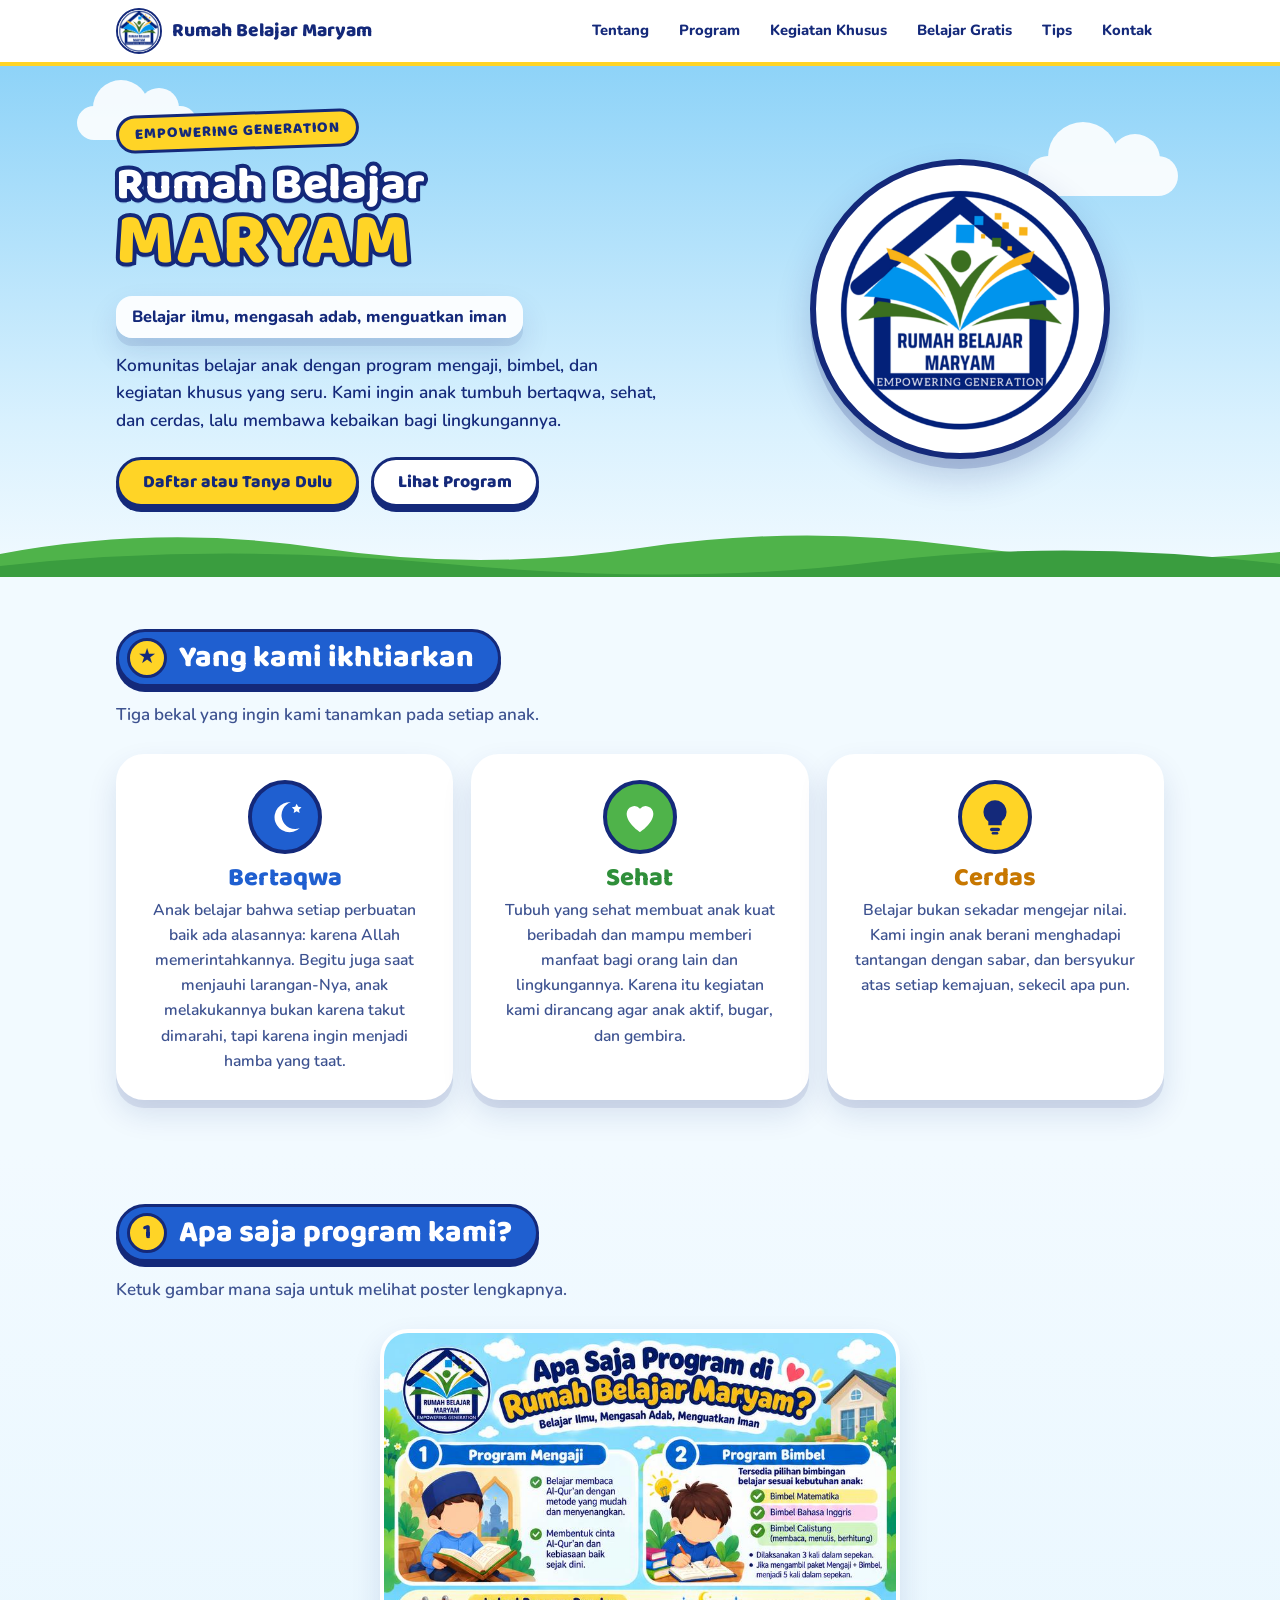
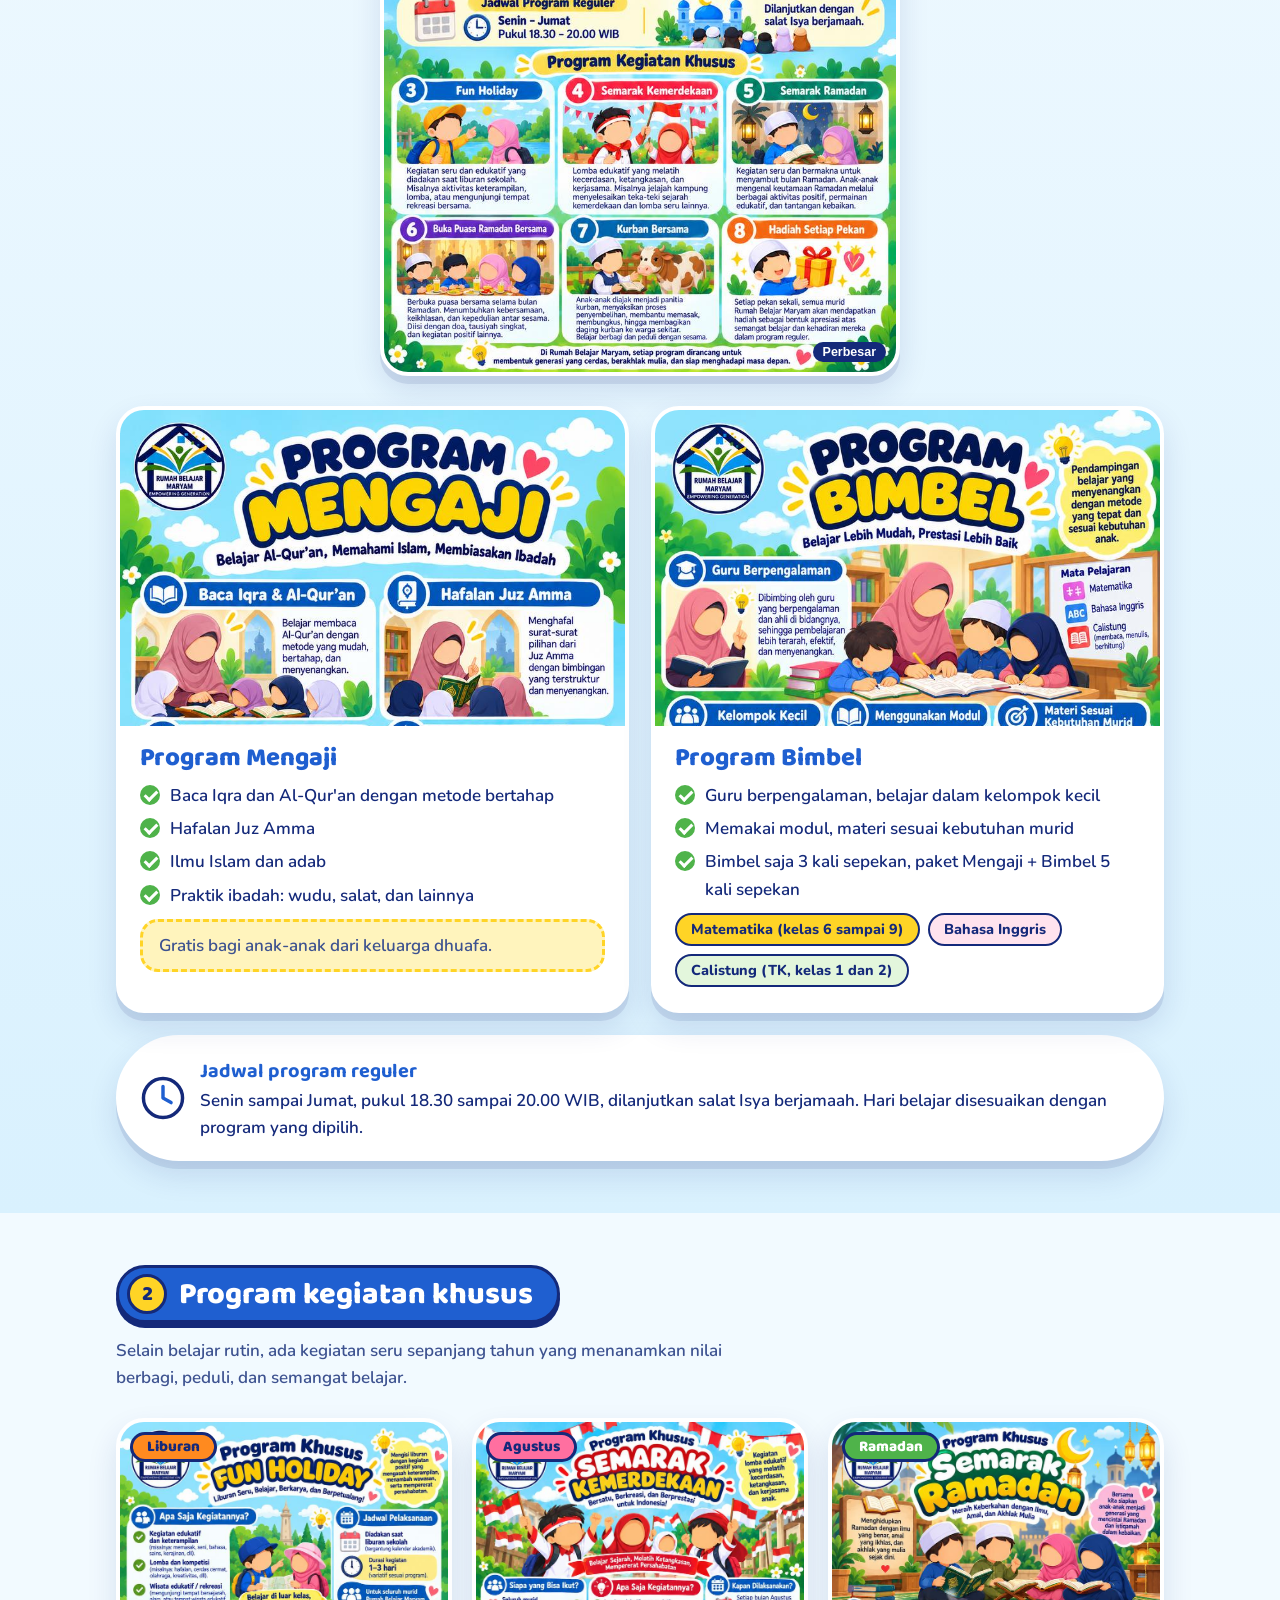
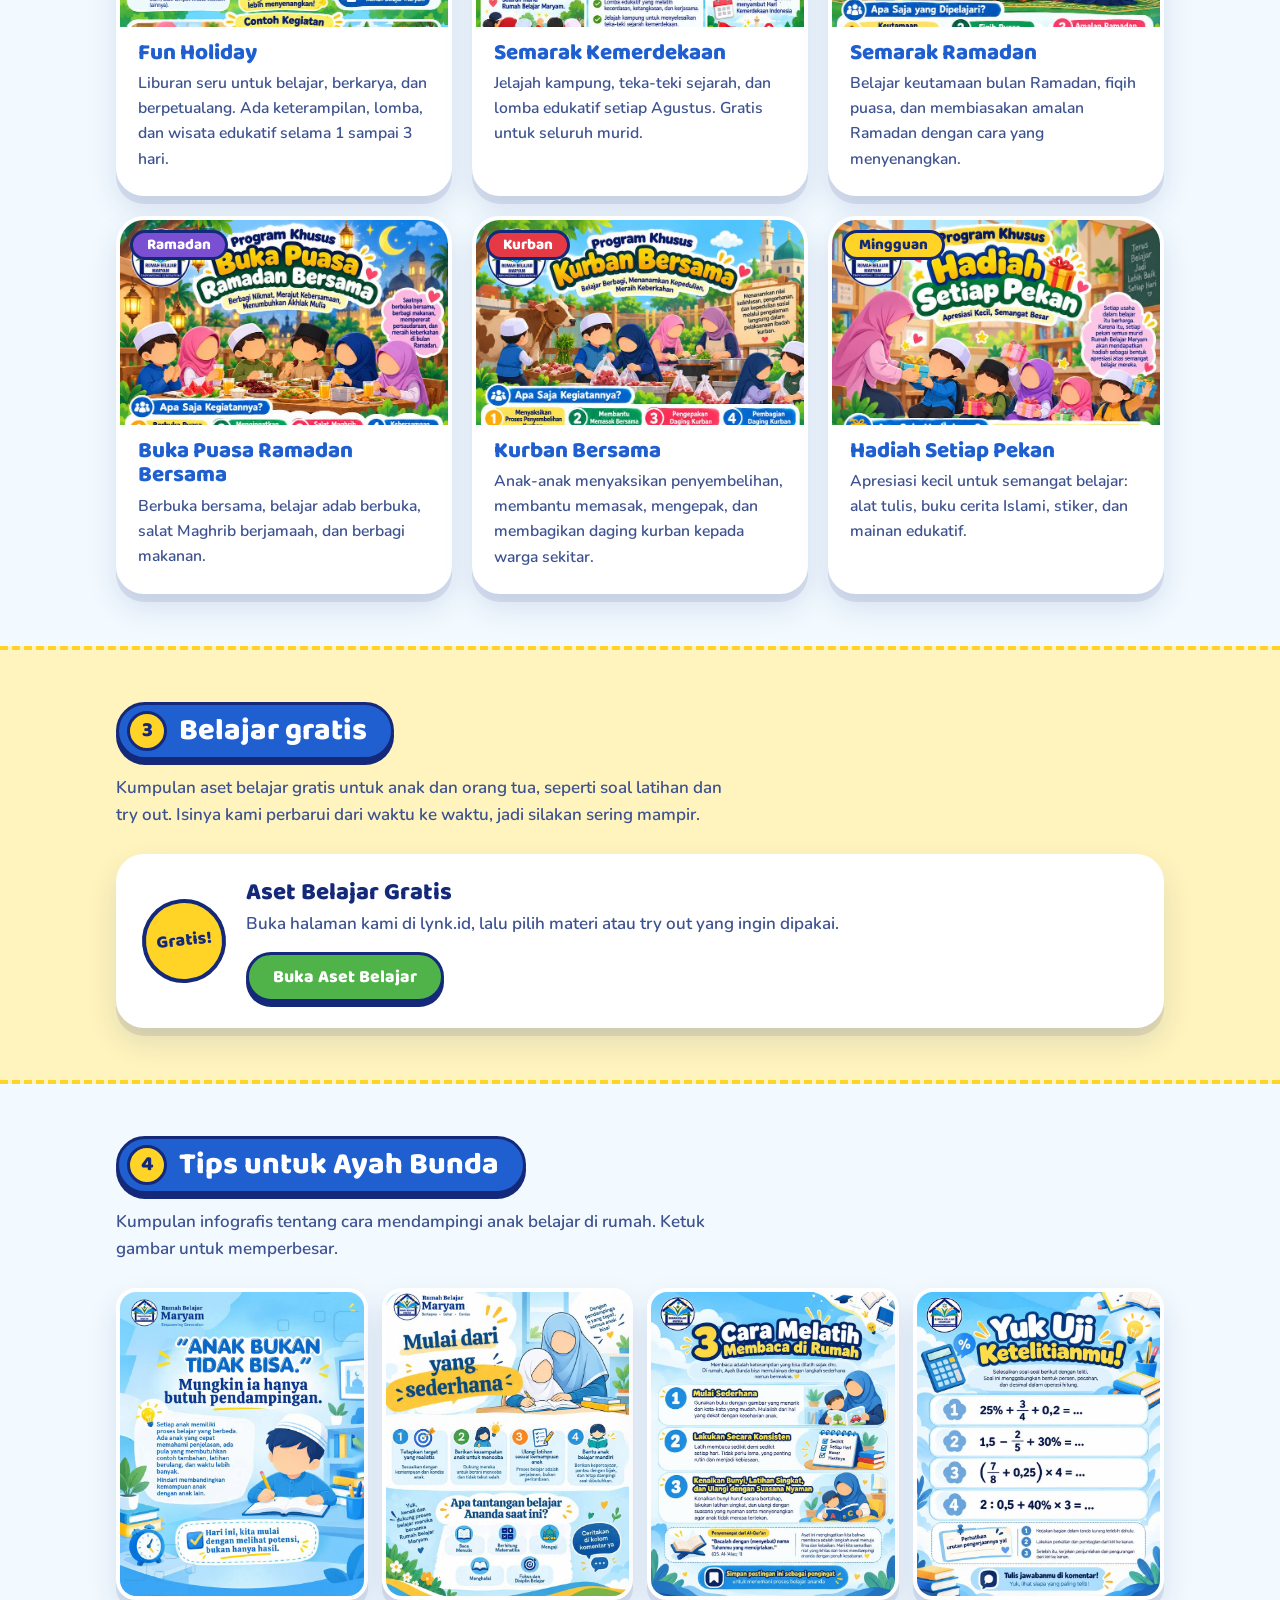
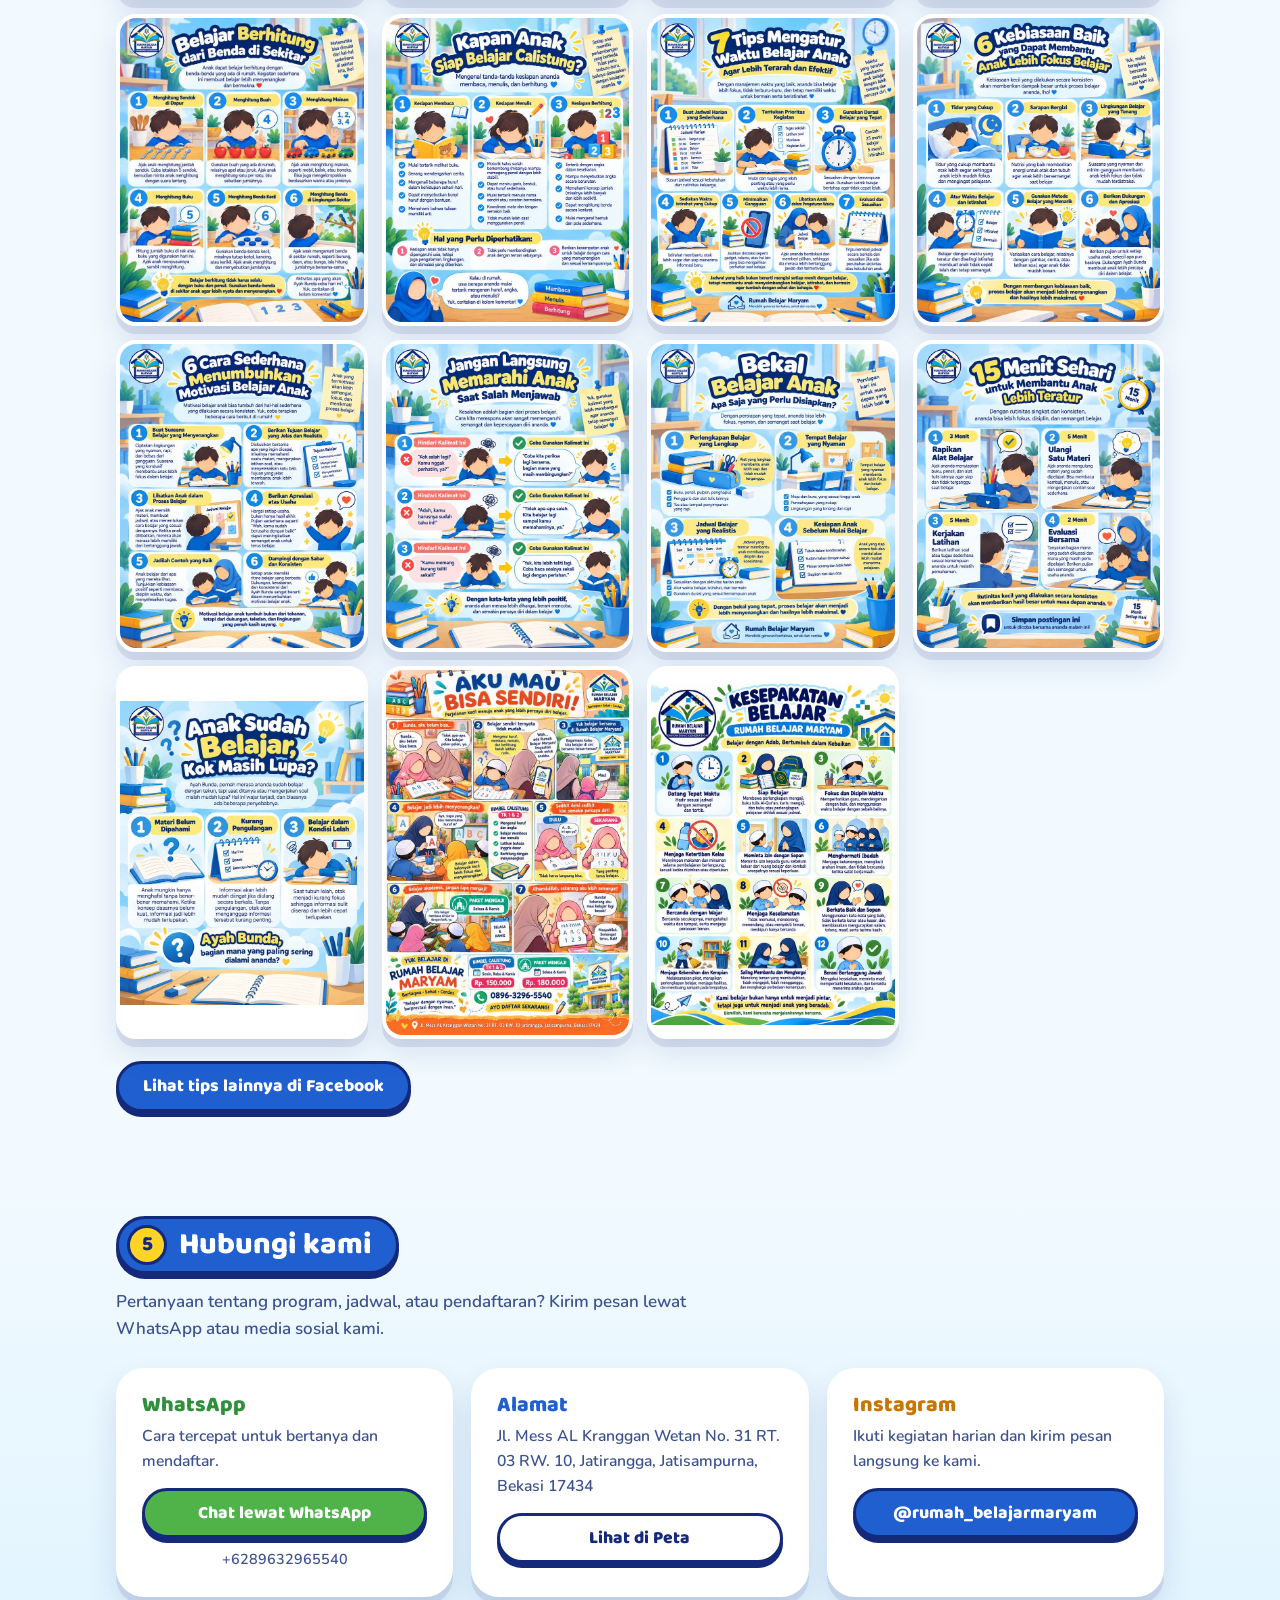
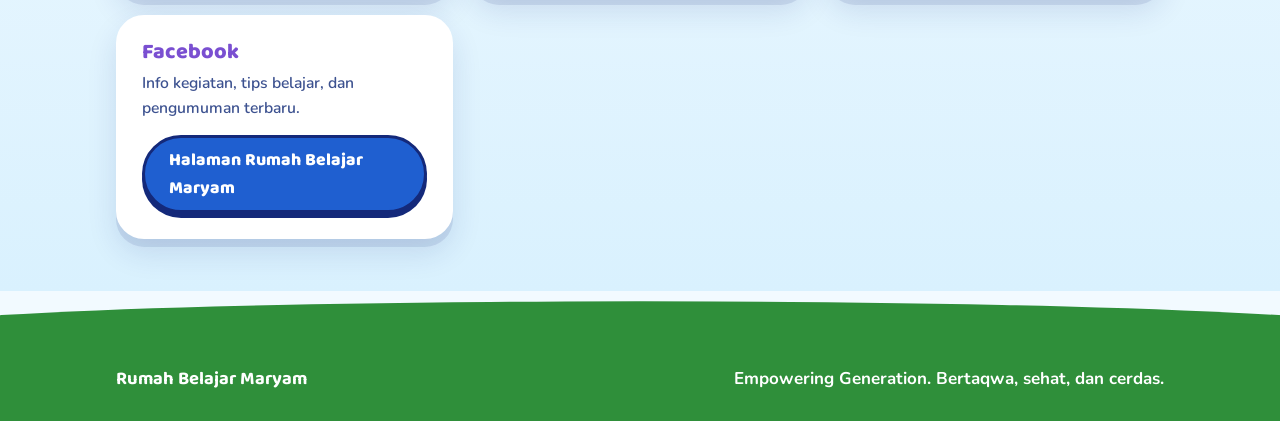
==== commit 2963cc44: "Add files via upload" ====
--- a/index.html
+++ b/index.html
@@ -33,16 +33,8 @@
   --line: #ffffff;
   --shadow: 0 8px 0 rgba(20, 41, 122, 0.10), 0 14px 30px rgba(20, 41, 122, 0.12);
   --f-display: "Baloo 2", "Fredoka", "Trebuchet MS", system-ui, sans-serif;
+  color-scheme: light;
   --f-body: "Nunito", "Segoe UI", system-ui, sans-serif;
-}
-@media (prefers-color-scheme: dark) {
-  :root:not([data-theme="light"]) {
-    --sky-1: #17356b; --sky-2: #12264d; --sky-3: #0d1c3a;
-    --blue-soft: #1a3358; --grass-soft: #17361f; --yellow-soft: #3b3411; --pink-soft: #3b1c2a;
-    --card: #162a4d; --ink: #eaf1ff; --muted: #b3c3e6; --line: #223c6b; --navy: #0b1840;
-    --shadow: 0 8px 0 rgba(0, 0, 0, 0.25), 0 14px 30px rgba(0, 0, 0, 0.3);
-    color-scheme: dark;
-  }
 }
 * { box-sizing: border-box; }
 html { scroll-behavior: smooth; -webkit-text-size-adjust: 100%; }
@@ -77,13 +69,11 @@
 .cloud.c2 { width: 150px; height: 40px; top: 90px; right: 8%; }
 .cloud.c2::before { width: 70px; height: 70px; left: 20px; top: -34px; }
 .cloud.c2::after { width: 50px; height: 50px; left: 82px; top: -22px; }
-@media (prefers-color-scheme: dark) { :root:not([data-theme="light"]) .cloud { opacity: 0.15; } }
 .hero .wrap { position: relative; display: grid; grid-template-columns: minmax(0, 1.2fr) minmax(0, 0.8fr); gap: 28px; align-items: center; padding-block: 46px 70px; }
 .badge { display: inline-block; background: var(--yellow); color: #14297a; font-family: var(--f-display); font-weight: 800; font-size: 0.95rem; letter-spacing: 0.06em; text-transform: uppercase; padding: 4px 16px; border-radius: 999px; border: 3px solid var(--navy); transform: rotate(-2deg); }
 .hero h1 { margin-top: 14px; font-size: clamp(2.6rem, 9vw, 4.6rem); line-height: 0.95; }
 .hero h1 .l1 { display: block; font-size: 0.62em; }
 .hero .sub { margin-top: 18px; display: inline-block; background: rgba(255,255,255,0.92); color: var(--navy); font-weight: 800; border-radius: 16px; padding: 8px 16px; font-size: 1.02rem; box-shadow: var(--shadow); }
-@media (prefers-color-scheme: dark) { :root:not([data-theme="light"]) .hero .sub { background: var(--card); } }
 .lead { margin-top: 14px; max-width: 54ch; font-size: 1.08rem; color: var(--ink); }
 .actions { display: flex; flex-wrap: wrap; gap: 12px; margin-top: 22px; }
 .btn { display: inline-flex; align-items: center; justify-content: center; min-height: 50px; padding: 8px 24px; border-radius: 999px; font-family: var(--f-display); font-weight: 800; font-size: 1.1rem; text-decoration: none; border: 3px solid var(--navy); cursor: pointer; box-shadow: 0 5px 0 var(--navy); transition: transform 0.12s, box-shadow 0.12s; }
@@ -120,7 +110,6 @@
 .value.b .ic { background: var(--blue); } .value.g .ic { background: var(--grass); } .value.s .ic { background: var(--yellow); }
 .value h3 { font-size: 1.6rem; }
 .value.b h3 { color: var(--blue); } .value.g h3 { color: var(--grass-deep); } .value.s h3 { color: #c77700; }
-@media (prefers-color-scheme: dark) { :root:not([data-theme="light"]) .value.b h3 { color: #7db2ff; } :root:not([data-theme="light"]) .value.g h3 { color: #8fdc86; } :root:not([data-theme="light"]) .value.s h3 { color: var(--yellow); } }
 .value p { margin-top: 6px; color: var(--muted); font-size: 0.98rem; }
 
 /* Poster dan program */
@@ -132,7 +121,6 @@
 .programs { display: grid; grid-template-columns: repeat(auto-fit, minmax(min(100%, 330px), 1fr)); gap: 22px; }
 .prog .body { padding: 18px 20px 22px; display: flex; flex-direction: column; gap: 10px; }
 .prog h3 { font-size: 1.6rem; color: var(--blue); }
-@media (prefers-color-scheme: dark) { :root:not([data-theme="light"]) .prog h3 { color: #7db2ff; } }
 .prog p { color: var(--muted); }
 .checks { list-style: none; margin: 0; padding: 0; display: grid; gap: 6px; }
 .checks li { position: relative; padding-left: 30px; }
@@ -151,7 +139,6 @@
 .special .tag { position: absolute; left: 10px; top: 10px; z-index: 1; background: var(--yellow); color: #14297a; font-family: var(--f-display); font-weight: 800; border: 3px solid var(--navy); border-radius: 999px; padding: 0 14px; font-size: 0.95rem; }
 .special .body { padding: 14px 18px 20px; display: flex; flex-direction: column; gap: 6px; }
 .special h3 { font-size: 1.4rem; color: var(--blue); }
-@media (prefers-color-scheme: dark) { :root:not([data-theme="light"]) .special h3 { color: #7db2ff; } }
 .special p { color: var(--muted); font-size: 0.98rem; }
 .special .crop { position: relative; }
 .special:nth-child(6n+1) .tag { background: var(--orange); } .special:nth-child(6n+2) .tag { background: var(--pink); } .special:nth-child(6n+3) .tag { background: var(--grass); color: #fff; }
@@ -207,7 +194,7 @@
       <a href="#tentang">Tentang</a>
       <a href="#program">Program</a>
       <a href="#khusus">Kegiatan Khusus</a>
-      <a href="#tryout" id="nav-tryout">Try Out</a>
+      <a href="#tryout" id="nav-tryout">Belajar Gratis</a>
       <a href="#tips">Tips</a>
       <a href="#kontak">Kontak</a>
     </nav>
@@ -237,12 +224,12 @@
     <div class="wrap">
       <div class="head">
         <div class="pill-h"><span class="no">&#9733;</span><h2>Yang kami ikhtiarkan</h2></div>
-        <p>Tiga hal yang kami jaga di setiap pertemuan belajar, dari ruang kelas sampai kegiatan liburan.</p>
+        <p>Tiga bekal yang ingin kami tanamkan pada setiap anak.</p>
       </div>
       <div class="values">
-        <div class="card value b"><div class="ic"><svg viewBox="0 0 24 24" fill="#fff" aria-hidden="true"><path d="M15.5 3.2a9 9 0 1 0 5.3 15.6A7.5 7.5 0 0 1 15.5 3.2Z"/><path d="m19 4 .9 1.9 2 .3-1.5 1.4.4 2L19 8.600 17.200 9.600l.4-2-1.500-1.400 2-.3Z"/></svg></div><h3>Bertaqwa</h3><p>Belajar adab dan Al-Qur'an sejak dini, dengan contoh yang dekat dengan keseharian anak.</p></div>
-        <div class="card value g"><div class="ic"><svg viewBox="0 0 24 24" fill="#fff" aria-hidden="true"><path d="M12 21s-8-5.100-8-11a4.600 4.600 0 0 1 8-3 4.600 4.600 0 0 1 8 3c0 5.900-8 11-8 11Z"/></svg></div><h3>Sehat</h3><p>Kegiatan yang membuat anak aktif, gembira, dan terbiasa memberi manfaat bagi orang lain.</p></div>
-        <div class="card value s"><div class="ic"><svg viewBox="0 0 24 24" fill="#14297a" aria-hidden="true"><path d="M12 2a7 7 0 0 0-4 12.700V17h8v-2.300A7 7 0 0 0 12 2Z"/><rect x="9" y="18.500" width="6" height="2" rx="1"/><rect x="10" y="21" width="4" height="1.500" rx=".7"/></svg></div><h3>Cerdas</h3><p>Pendampingan belajar yang sabar, supaya anak paham dan percaya diri, bukan sekadar hafal.</p></div>
+        <div class="card value b"><div class="ic"><svg viewBox="0 0 24 24" fill="#fff" aria-hidden="true"><path d="M15.5 3.2a9 9 0 1 0 5.3 15.6A7.5 7.5 0 0 1 15.5 3.2Z"/><path d="m19 4 .9 1.9 2 .3-1.5 1.4.4 2L19 8.600 17.200 9.600l.4-2-1.500-1.400 2-.3Z"/></svg></div><h3>Bertaqwa</h3><p>Anak belajar bahwa setiap perbuatan baik ada alasannya: karena Allah memerintahkannya. Begitu juga saat menjauhi larangan-Nya, anak melakukannya bukan karena takut dimarahi, tapi karena ingin menjadi hamba yang taat.</p></div>
+        <div class="card value g"><div class="ic"><svg viewBox="0 0 24 24" fill="#fff" aria-hidden="true"><path d="M12 21s-8-5.100-8-11a4.600 4.600 0 0 1 8-3 4.600 4.600 0 0 1 8 3c0 5.900-8 11-8 11Z"/></svg></div><h3>Sehat</h3><p>Tubuh yang sehat membuat anak kuat beribadah dan mampu memberi manfaat bagi orang lain dan lingkungannya. Karena itu kegiatan kami dirancang agar anak aktif, bugar, dan gembira.</p></div>
+        <div class="card value s"><div class="ic"><svg viewBox="0 0 24 24" fill="#14297a" aria-hidden="true"><path d="M12 2a7 7 0 0 0-4 12.700V17h8v-2.300A7 7 0 0 0 12 2Z"/><rect x="9" y="18.500" width="6" height="2" rx="1"/><rect x="10" y="21" width="4" height="1.500" rx=".7"/></svg></div><h3>Cerdas</h3><p>Belajar bukan sekadar mengejar nilai. Kami ingin anak berani menghadapi tantangan dengan sabar, dan bersyukur atas setiap kemajuan, sekecil apa pun.</p></div>
       </div>
     </div>
   </section>
@@ -314,15 +301,15 @@
   <section id="tryout" class="band-yellow">
     <div class="wrap">
       <div class="head">
-        <div class="pill-h"><span class="no">3</span><h2>Try out gratis</h2></div>
-        <p>Silakan coba soal latihan secara gratis. Tidak perlu daftar akun, cukup masukkan nama lalu mulai mengerjakan.</p>
+        <div class="pill-h"><span class="no">3</span><h2>Belajar gratis</h2></div>
+        <p>Kumpulan aset belajar gratis untuk anak dan orang tua, seperti soal latihan dan try out. Isinya kami perbarui dari waktu ke waktu, jadi silakan sering mampir.</p>
       </div>
       <div class="card tryout">
         <div class="star" aria-hidden="true">Gratis!</div>
         <div>
-          <h3 id="tryout-title">Try Out TKA Matematika</h3>
-          <p>Latihan soal online lewat Wayground. Kerjakan dengan tenang, lalu lihat hasilnya.</p>
-          <a class="btn green" id="tryout-link" href="#" target="_blank" rel="noopener">Kerjakan Sekarang</a>
+          <h3 id="tryout-title">Aset Belajar Gratis</h3>
+          <p>Buka halaman kami di lynk.id, lalu pilih materi atau try out yang ingin dipakai.</p>
+          <a class="btn green" id="tryout-link" href="#" target="_blank" rel="noopener">Buka Aset Belajar</a>
         </div>
       </div>
     </div>
@@ -371,12 +358,7 @@
         <div class="card contact">
           <h3>Alamat</h3>
           <p>Jl. Mess AL Kranggan Wetan No. 31 RT. 03 RW. 10, Jatirangga, Jatisampurna, Bekasi 17434</p>
-          <a class="btn white block" href="https://www.google.com/maps/search/?api=1&query=Jl.+Mess+AL+Kranggan+Wetan+No.+31+Jatisampurna+Bekasi" target="_blank" rel="noopener">Lihat di Peta</a>
-        </div>
-        <div class="card contact">
-          <h3>Link Lengkap</h3>
-          <p>Semua informasi dan pendaftaran dalam satu halaman.</p>
-          <a class="btn white block" href="https://lynk.id/rumbelmaryam" target="_blank" rel="noopener">lynk.id/rumbelmaryam</a>
+          <a class="btn white block" href="https://maps.app.goo.gl/hb7TzSyz93Sbq365A" target="_blank" rel="noopener">Lihat di Peta</a>
         </div>
         <div class="card contact">
           <h3>Instagram</h3>
@@ -405,9 +387,9 @@
 <script>
   // Isi nomor WhatsApp dengan format 62 tanpa angka 0 di depan. Kosongkan untuk menyembunyikan kartu WhatsApp.
   var WA_NUMBER = "6289632965540";
-  // Link try out dari Wayground. Kosongkan ("") untuk menyembunyikan bagian Try Out.
-  var TRYOUT_URL = "https://wayground.com/join?gc=64606755";
-  var TRYOUT_JUDUL = "Try Out TKA Matematika";
+  // Link halaman aset belajar gratis (lynk.id). Kosongkan ("") untuk menyembunyikan bagian Try Out.
+  var TRYOUT_URL = "https://lynk.id/rumbelmaryam";
+  var TRYOUT_JUDUL = "Aset Belajar Gratis";
   (function () {
     if (WA_NUMBER) {
       var link = "https://wa.me/" + WA_NUMBER + "?text=" + encodeURIComponent("Assalamu'alaikum, saya ingin bertanya tentang Rumah Belajar Maryam.");
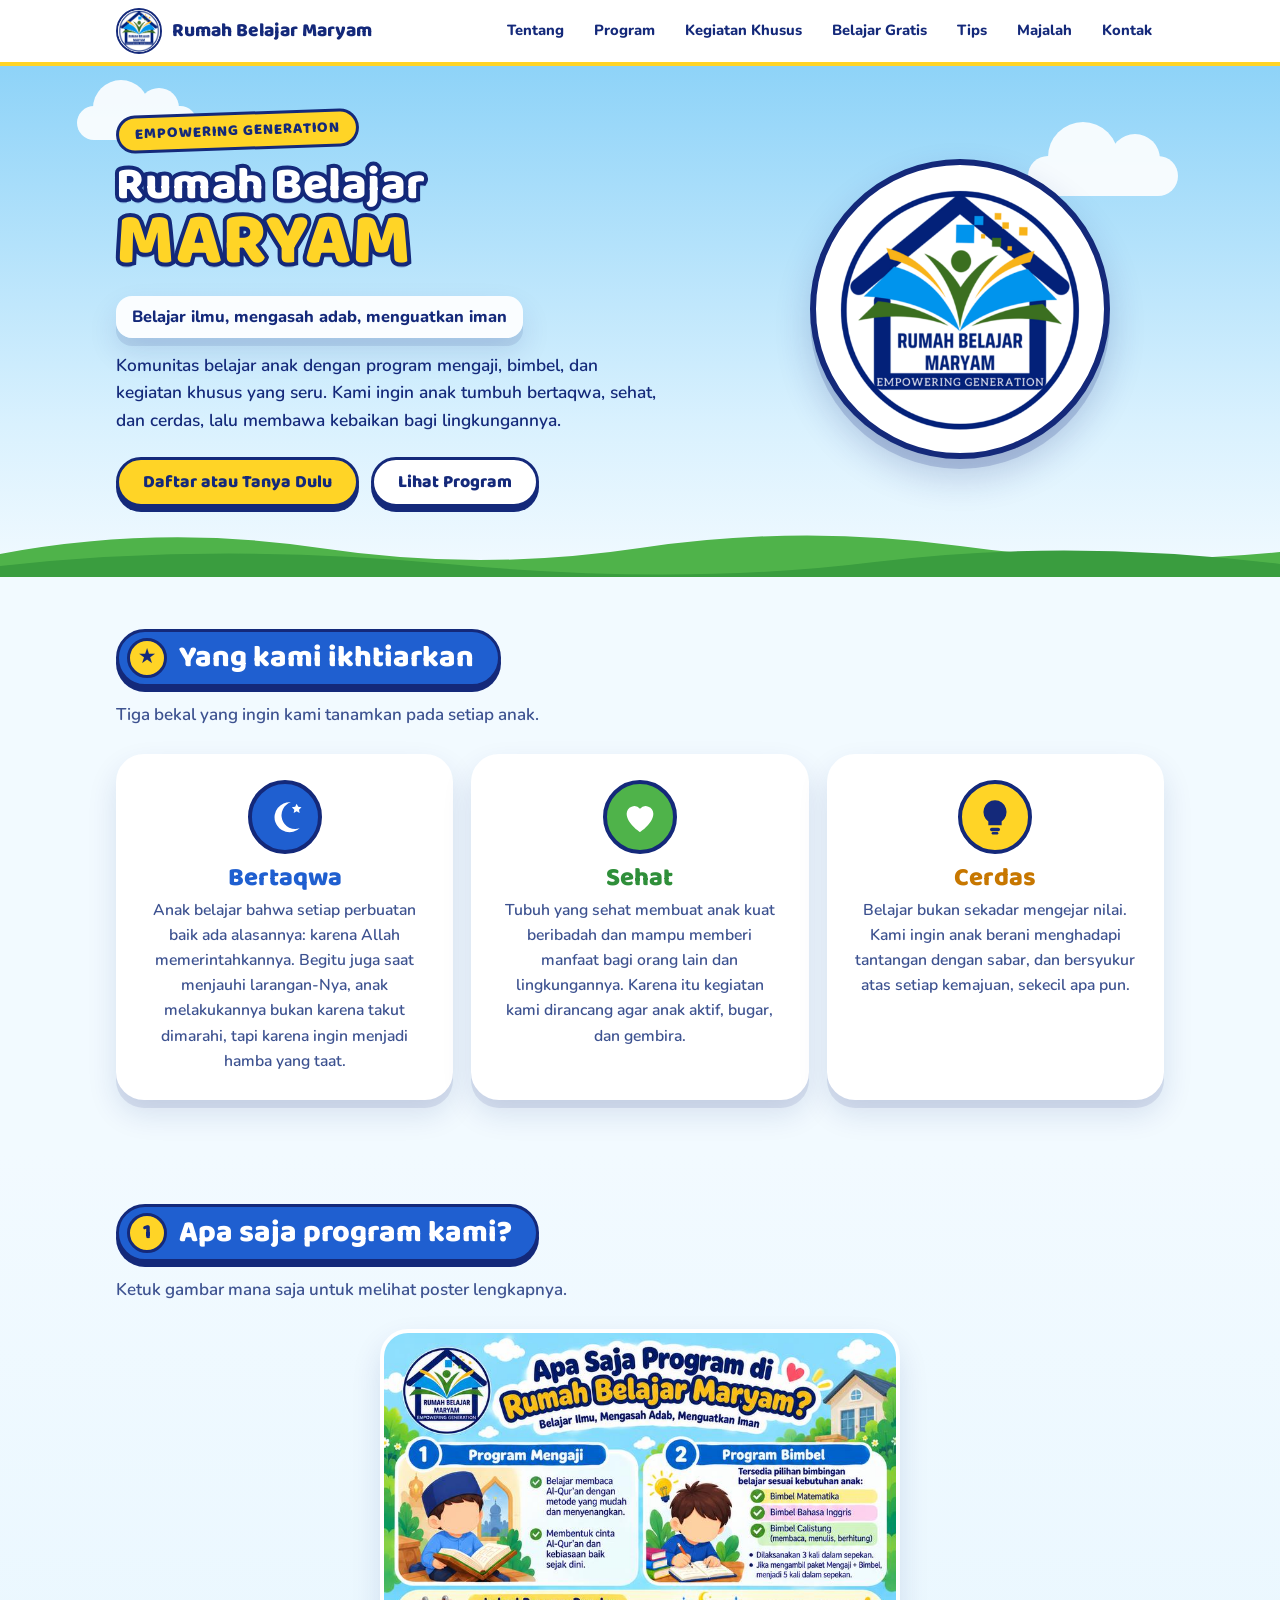
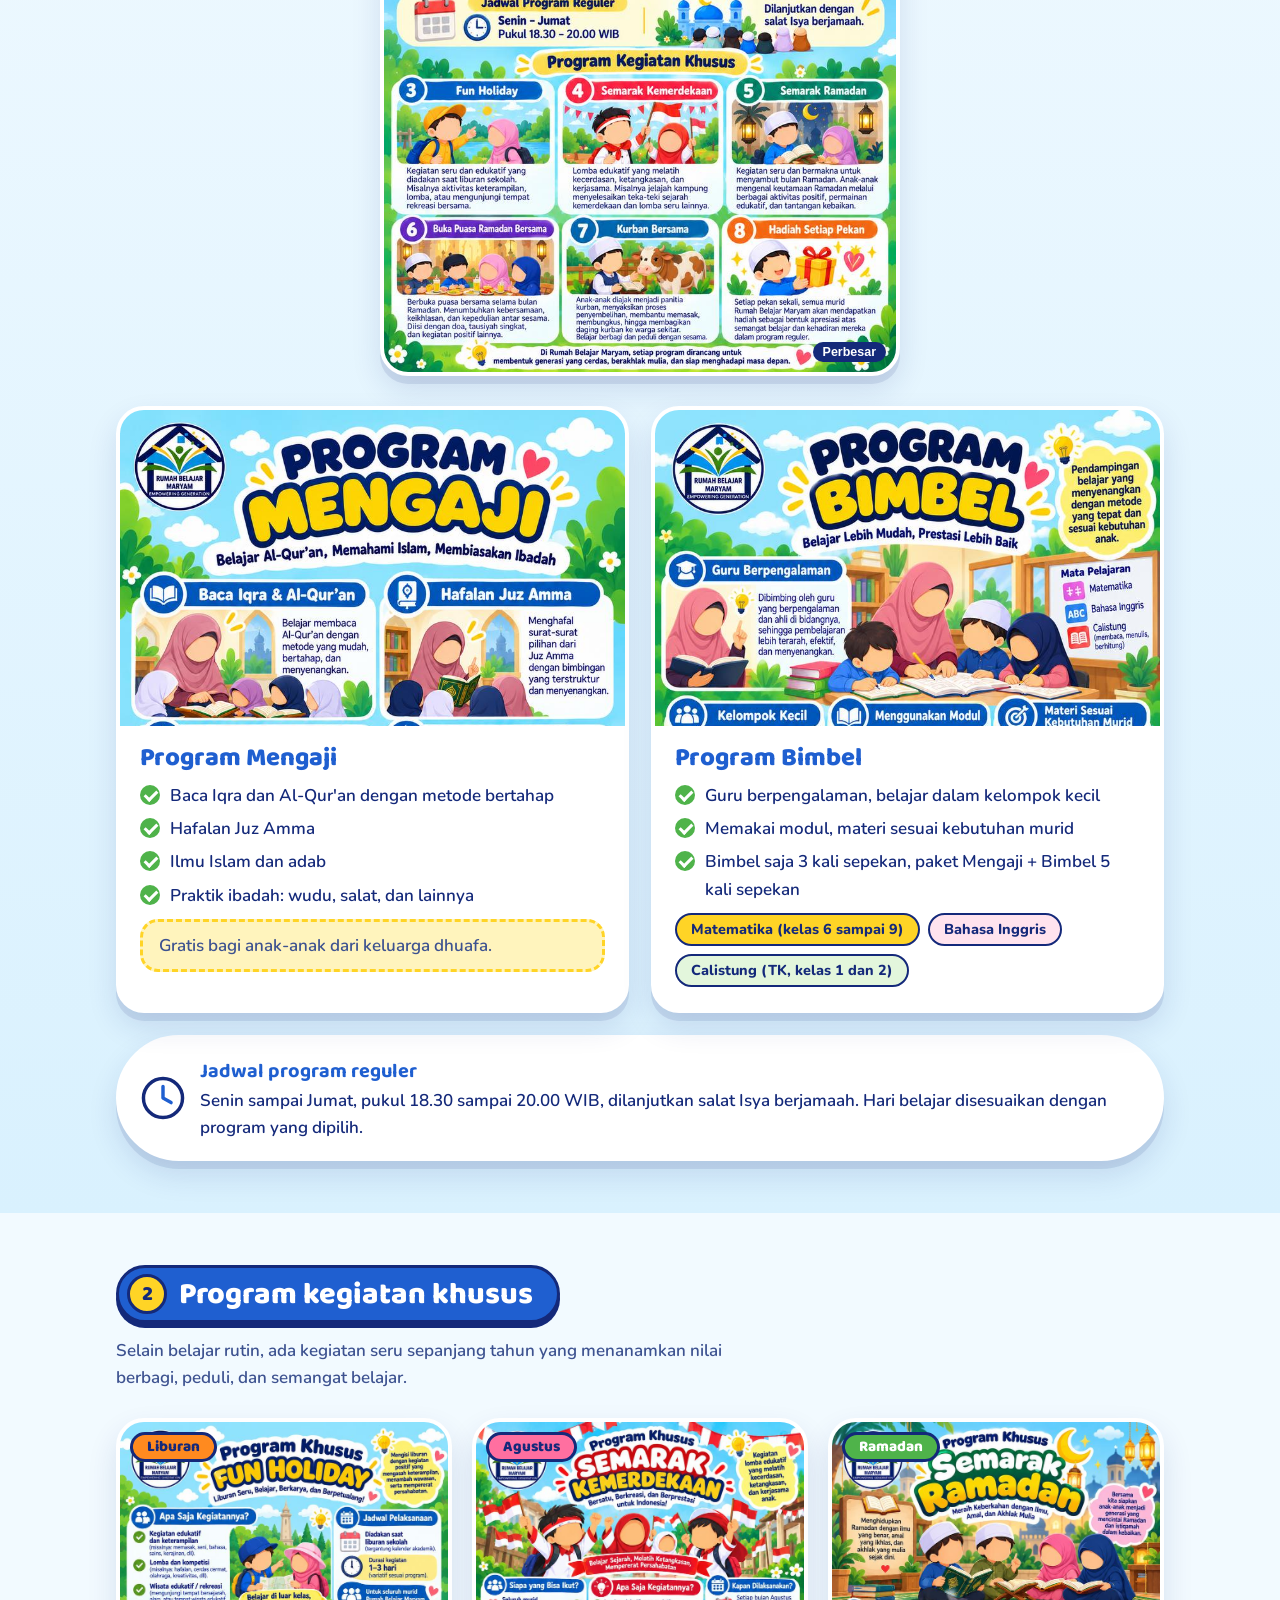
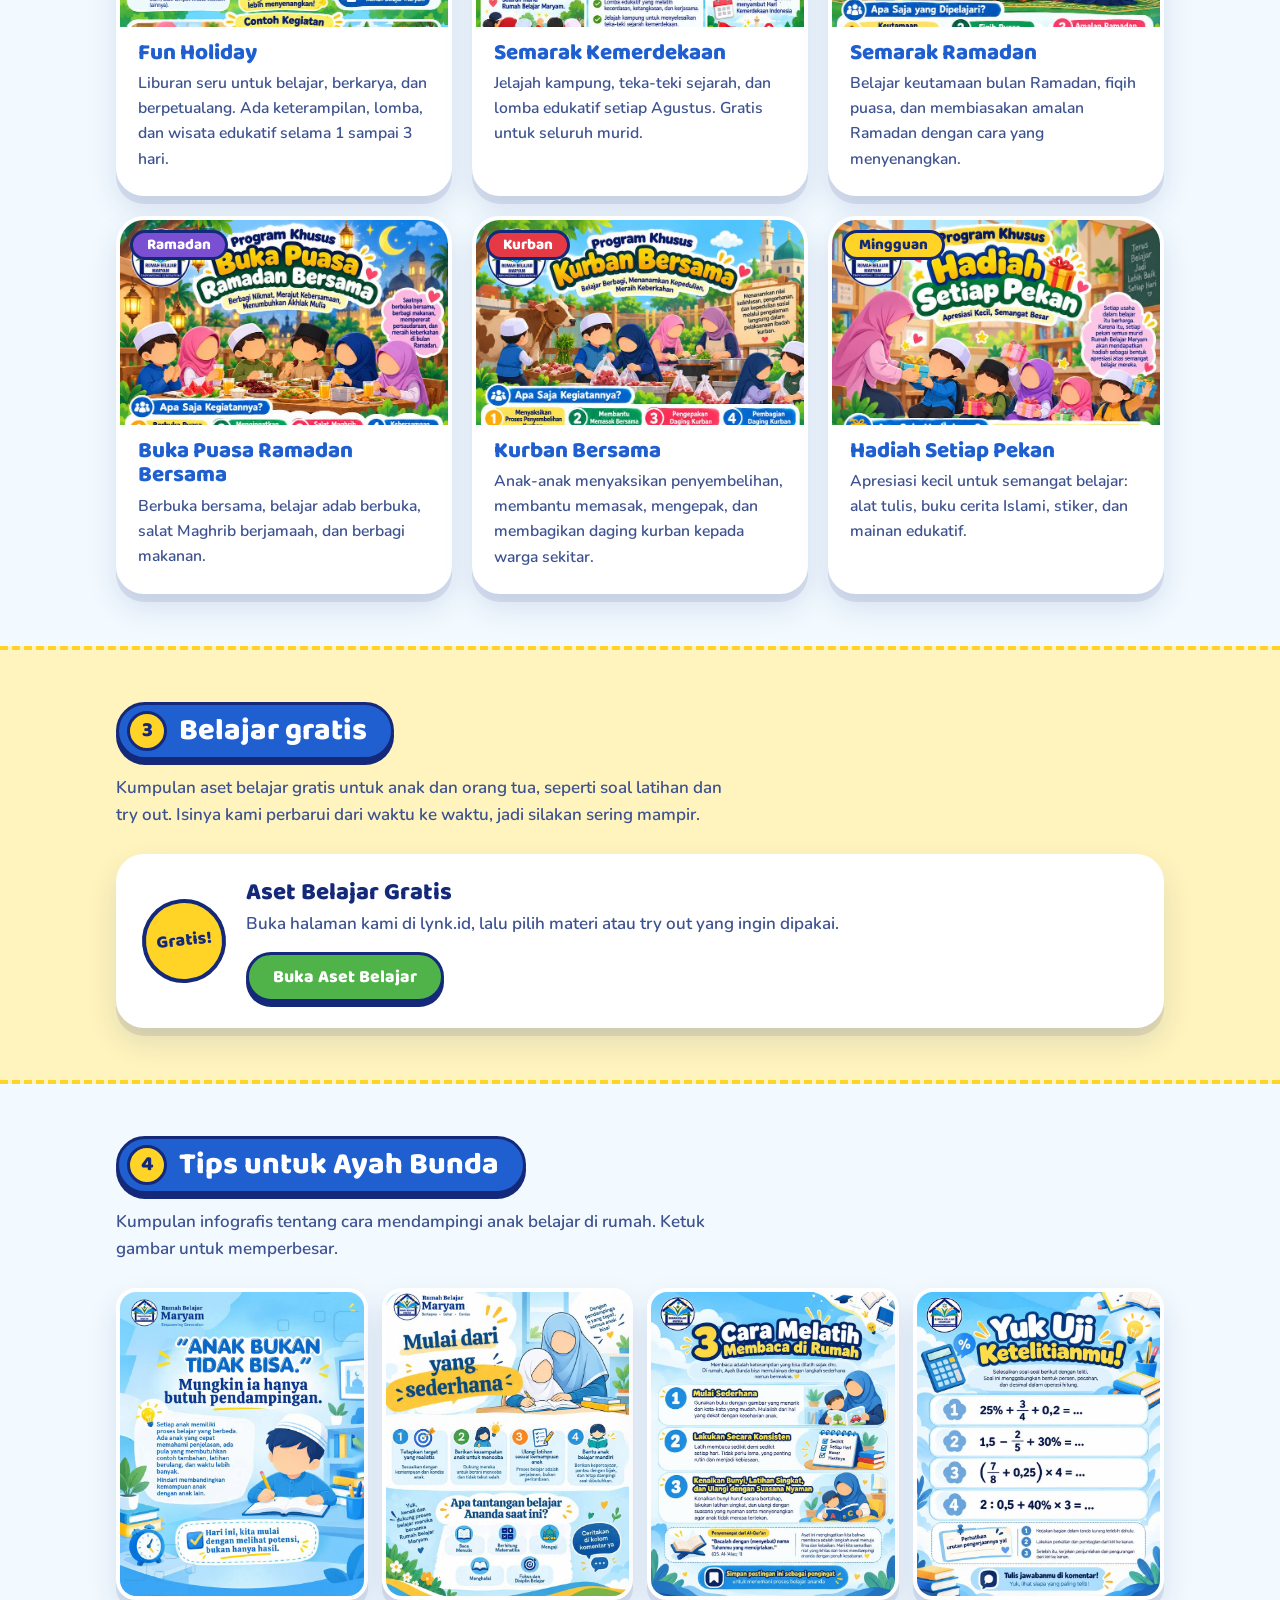
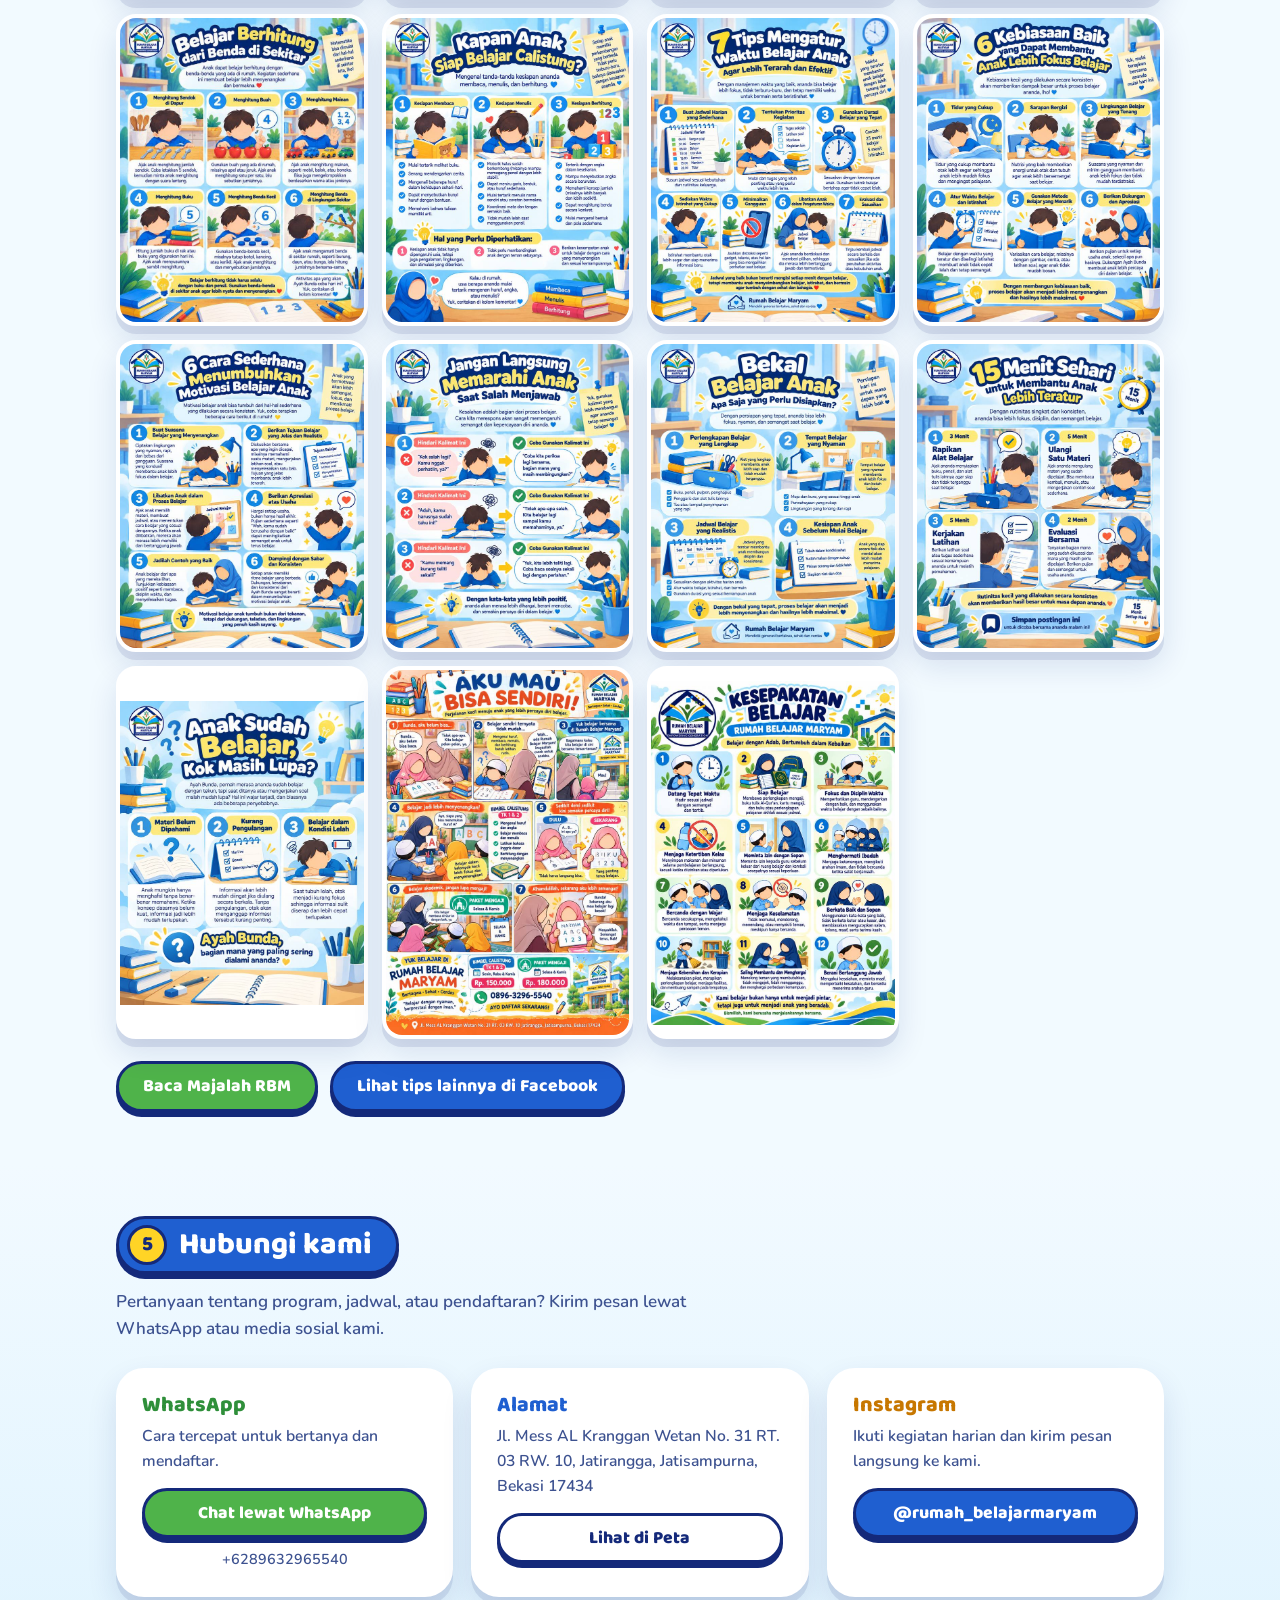
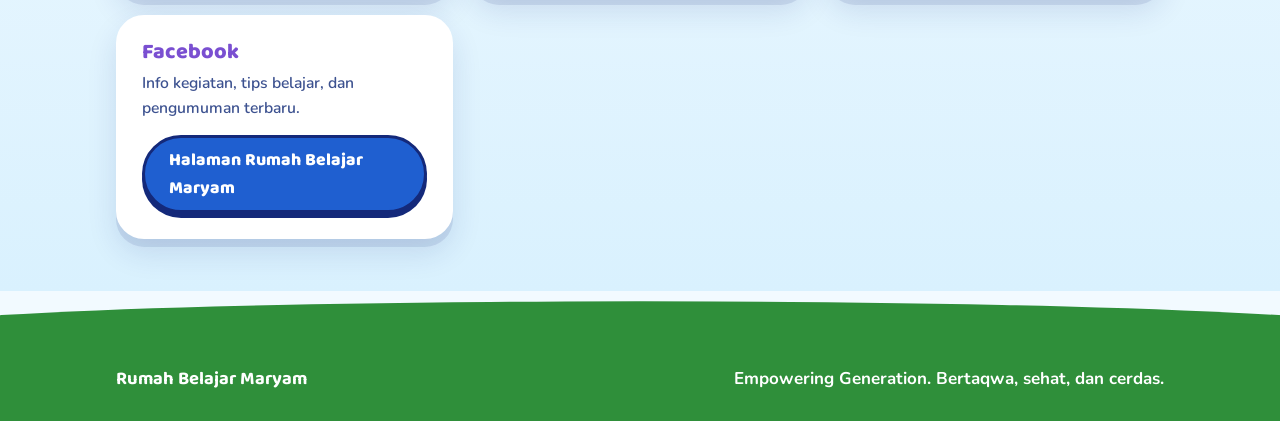
==== commit b8ac7b93: "Add files via upload" ====
--- a/index.html
+++ b/index.html
@@ -196,6 +196,7 @@
       <a href="#khusus">Kegiatan Khusus</a>
       <a href="#tryout" id="nav-tryout">Belajar Gratis</a>
       <a href="#tips">Tips</a>
+      <a href="majalah/">Majalah</a>
       <a href="#kontak">Kontak</a>
     </nav>
   </div>
@@ -338,7 +339,7 @@
         <button class="shot" type="button" aria-label="Perbesar: Aku mau bisa sendiri"><img src="[data-uri]